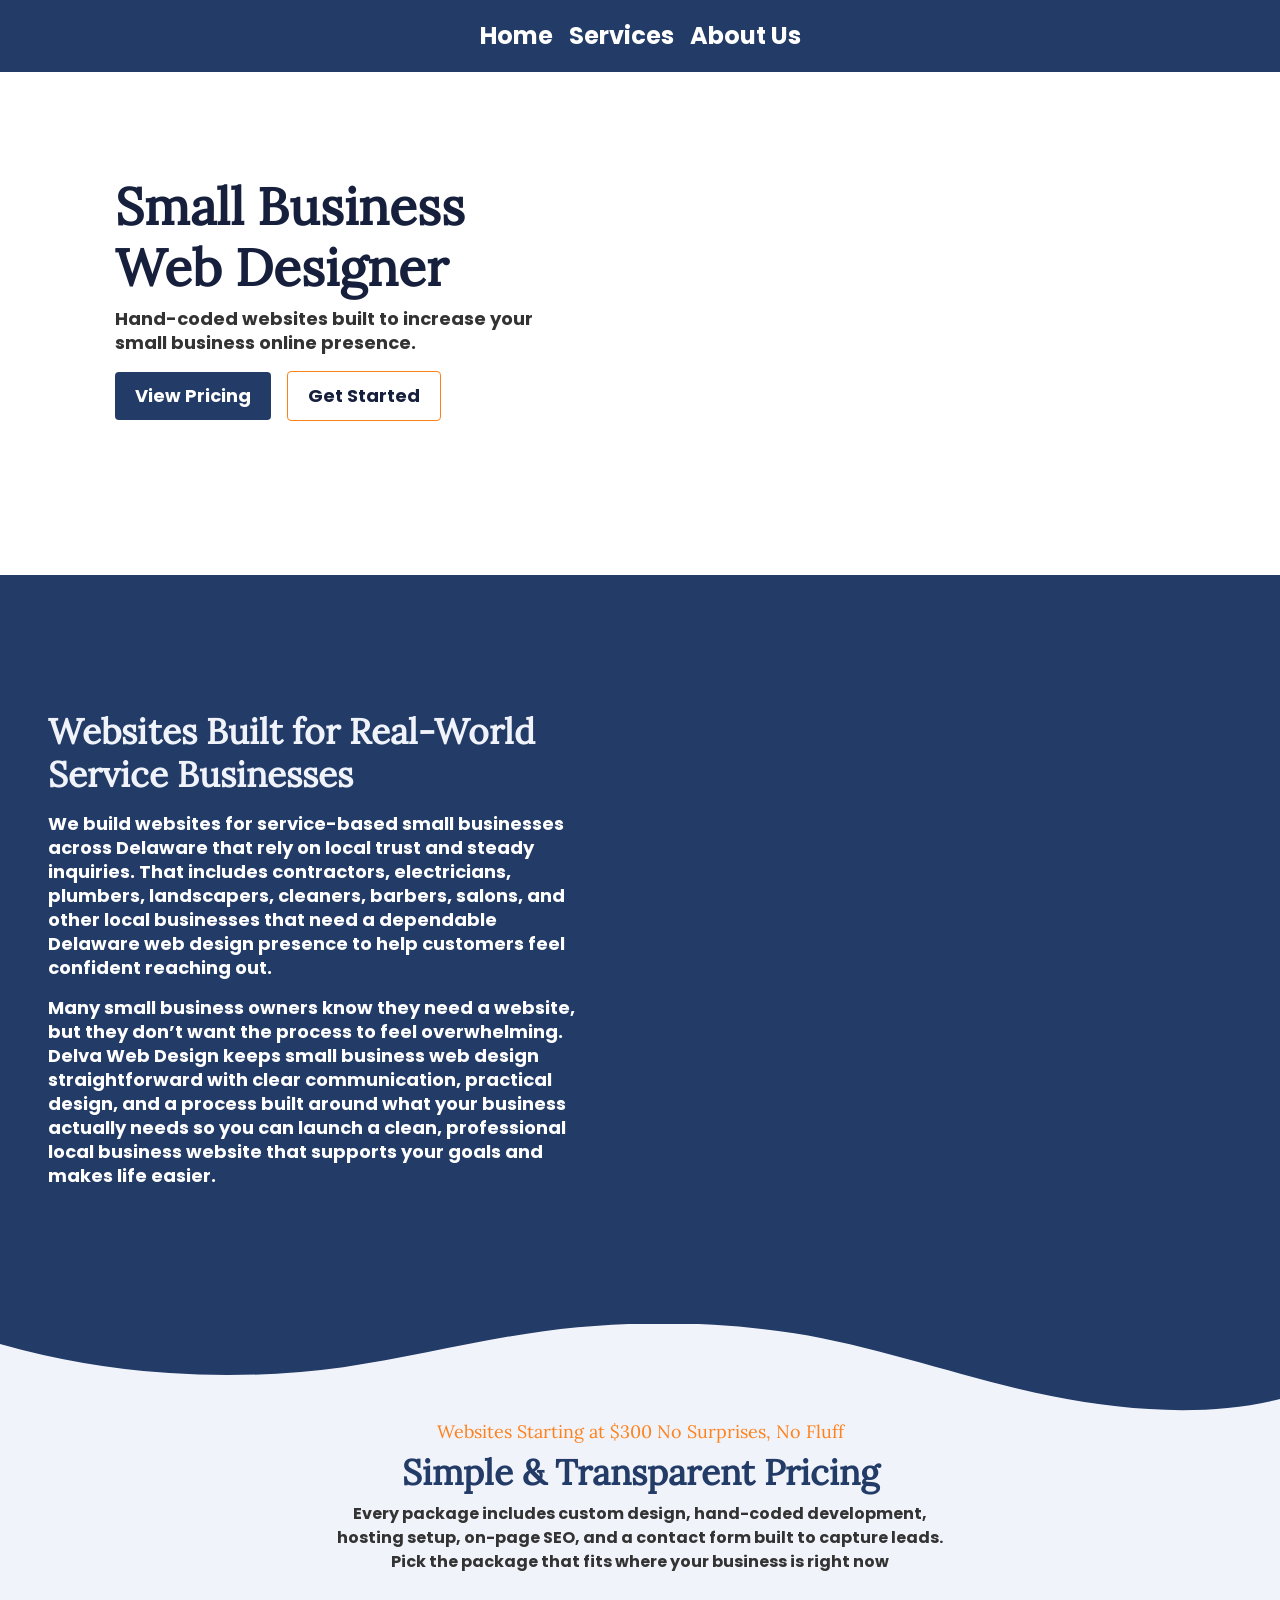
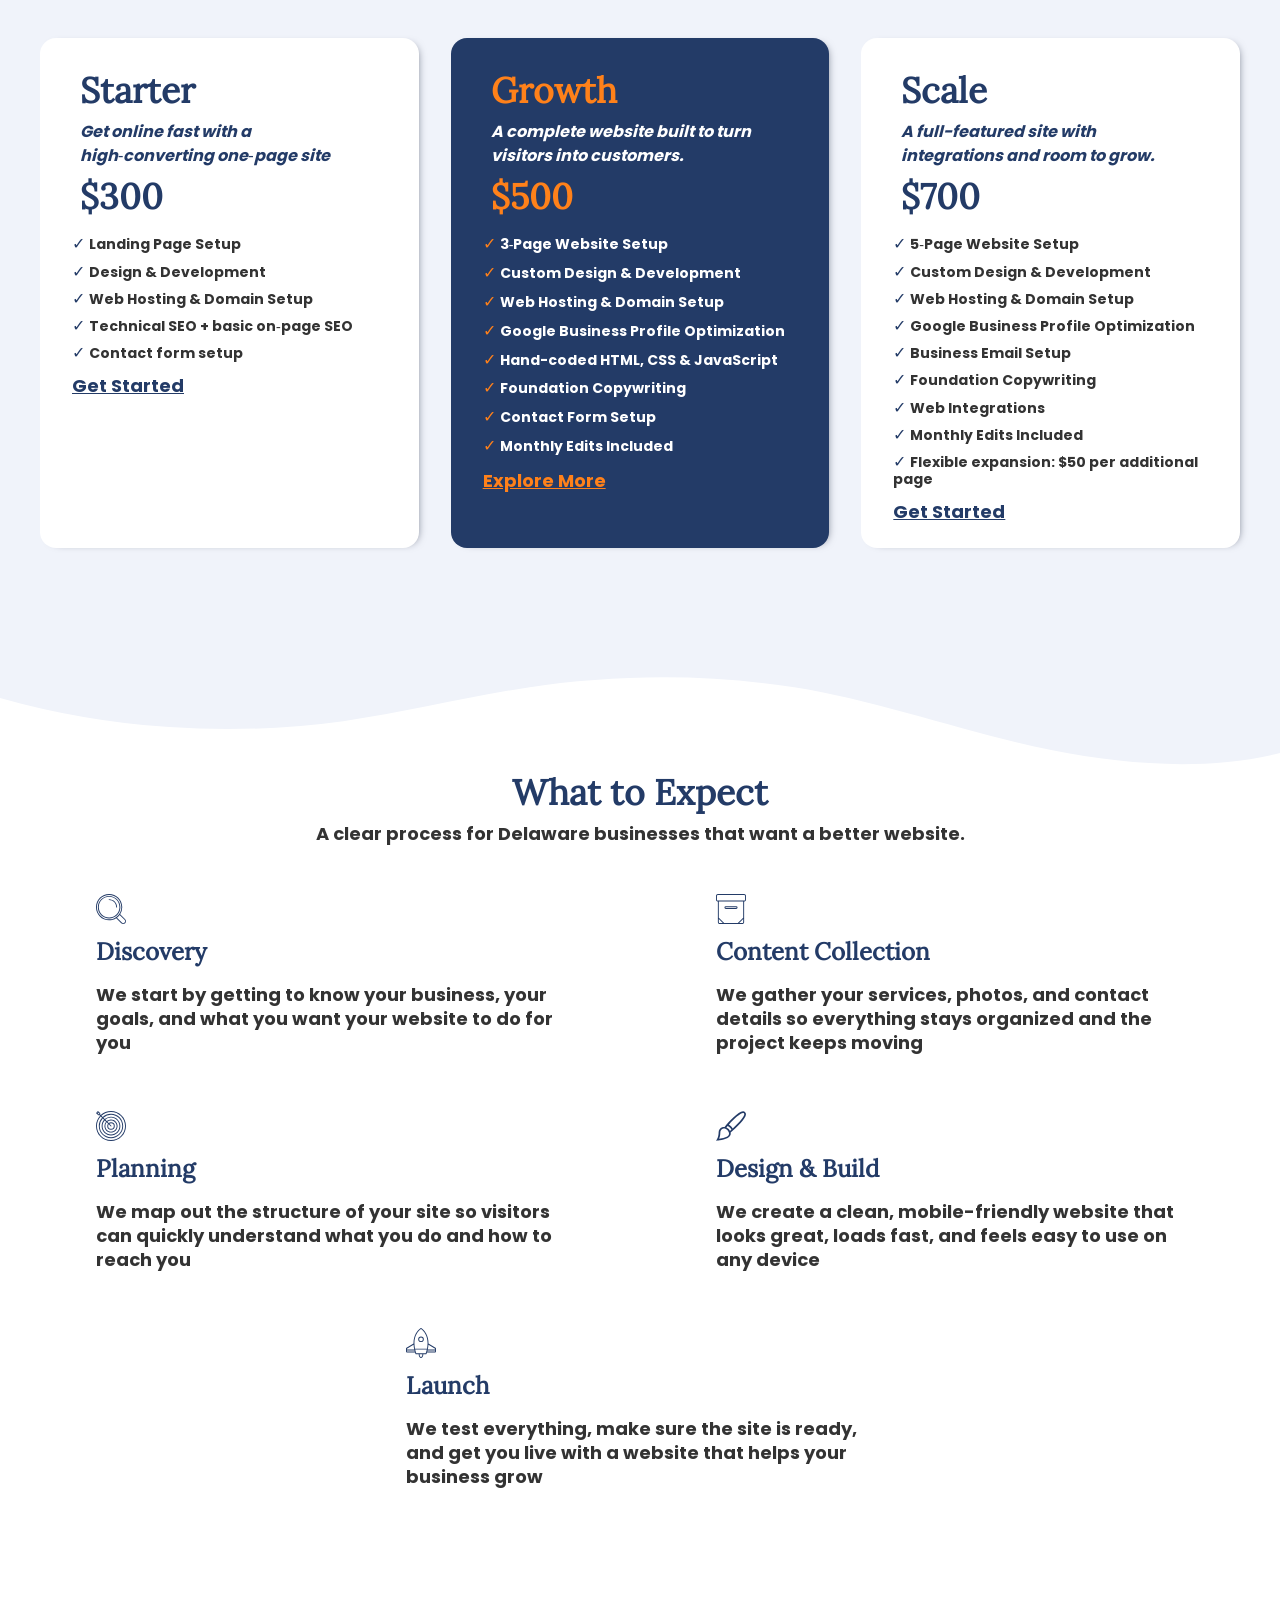
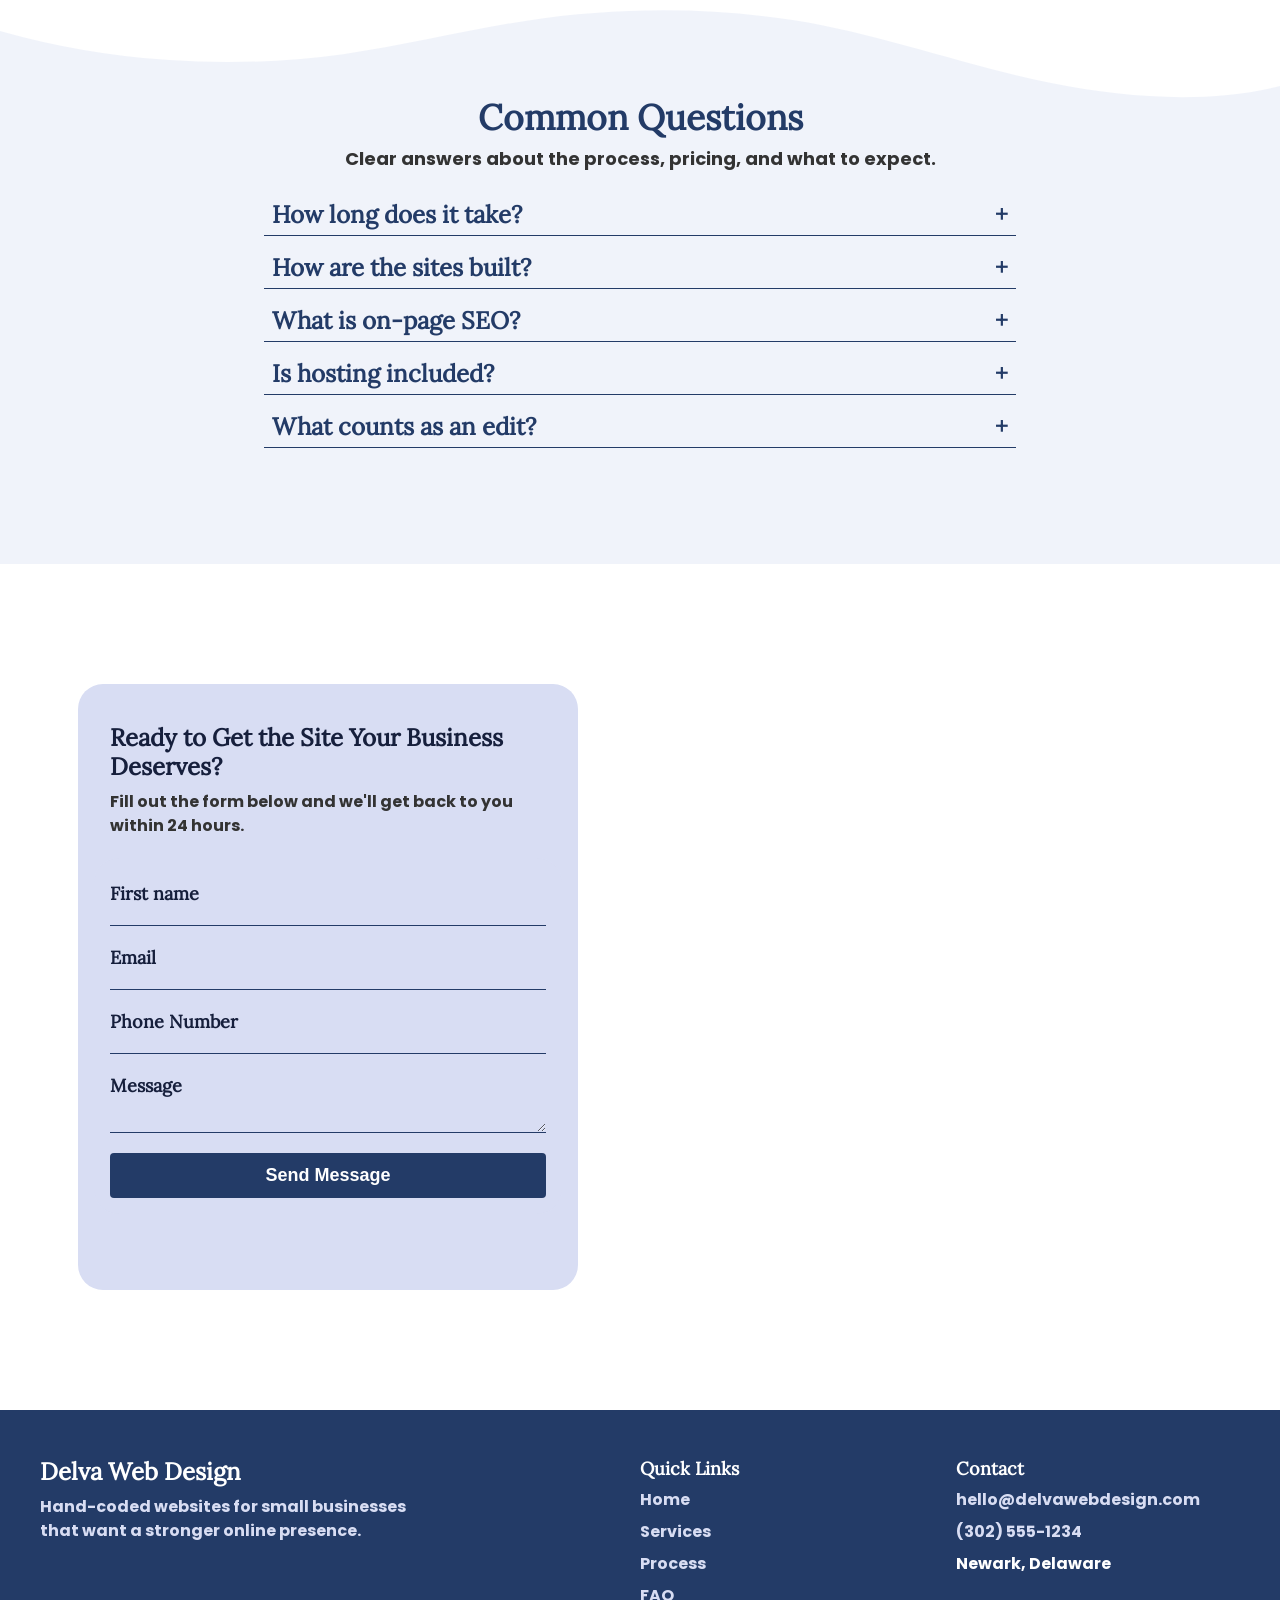
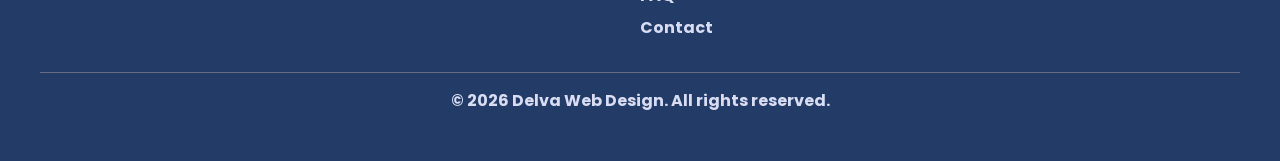
==== index.html @ 559e092f "Adding class to the img tag" ====
<!doctype html>
<html lang="en">
  <head>
    <meta charset="UTF-8" />
    <meta
      name="description"
      content="Small Business Web Designer located in Newark,Delaware"
    />
    <meta name="viewport" content="width=device-width, initial-scale=1.0" />
    <title>Delva Web Design</title>
    <link rel="stylesheet" href="main_file.css" />
    <link
      rel="preload"
      href="/Fonts/lora-v37-latin/lora-v37-latin-regular.woff2 "
      as="font"
      type="font/woff2"
      crossorigin
    />
    <link
      rel="preload"
      href="/Fonts/poppins-v24-latin/poppins-v24-latin-700.woff2 "
      as="font"
      type="font/woff2"
      crossorigin
    />
  </head>
  <body>
    <header>
      <nav>
        <button
          class="menu-toggle"
          aria-label="Toggle Menu"
          aria-expanded="false"
        >
          ☰
        </button>
        <ul class="nav-links">
          <li class="menu-links"><a href="index.html">Home</a></li>
          <li class="menu-links">
            <a href="services.html">Services</a>
          </li>
          <li class="menu-links">
            <a href="about-us.html">About Us</a>
          </li>
        </ul>
      </nav>
    </header>
    <main>
      <section id="hero">
        <div class="container-fluid-flex">
          <div class="hero-wrapper">
            <h1 class="hero-title">Small Business Web Designer</h1>
            <p class="hero-text">
              Hand-coded websites built to increase your small business online
              presence.
            </p>
            <div class="btn-group">
              <a href="#service" class="primary-btn">View Pricing</a>
              <a href="#contact" class="secondary-btn">Get Started</a>
            </div>
          </div>
          <div class="cs-picture">
                <picture>
                  <source
                    media="(max-width: 650px)"
                    srcset="assets/hero-image.webp"
                  />
                  <source
                    media="(min-width: 649px)"
                    srcset="assets/heroimagemobile.webp"
                  />
                  <img
                    src="assets/heroimagemobile.webp"
                    alt="Delva logo"
                    loading="eager"
                    decoding="async"
                    width="600"
                    height="600"
                    class="cs-picture"
                  />
                </picture>
          </div>
        </div>
      </section>
      <section id="detail" class="bg-dark">
        <div class="wave-container">
          <svg
            data-name="Layer 1"
            xmlns="http://www.w3.org/2000/svg"
            viewBox="0 0 1200 120"
            preserveAspectRatio="none"
          >
            <path
              d="M321.39,56.44c58-10.79,114.16-30.13,172-41.86,82.39-16.72,168.19-17.73,250.45-.39C823.78,31,906.67,72,985.66,92.83c70.05,18.48,146.53,26.09,214.34,3V0H0V27.35A600.21,600.21,0,0,0,321.39,56.44Z"
              class="shape-fill d-none"
            ></path>
          </svg>
        </div>
        <div class="container">
          <div class="grid-row">
            <div class="grid-item">
              <div class="wrapper-md">
                <div class="wrapper-sm">
                  <h2 class="tx-light">
                    Websites Built for Real-World Service Businesses
                  </h2>
                  <p class="tx-white">
                    We build websites for service-based small businesses across
                    Delaware that rely on local trust and steady inquiries. That
                    includes contractors, electricians, plumbers, landscapers,
                    cleaners, barbers, salons, and other local businesses that
                    need a dependable Delaware web design presence to help
                    customers feel confident reaching out.
                  </p>
                  <p class="tx-white">
                    Many small business owners know they need a website, but
                    they don’t want the process to feel overwhelming. Delva Web
                    Design keeps small business web design straightforward with
                    clear communication, practical design, and a process built
                    around what your business actually needs so you can launch a
                    clean, professional local business website that supports
                    your goals and makes life easier.
                  </p>
                </div>
              </div>
            </div>
            <div class="grid-item">
              <div class="wrapper-sm">
                <picture class="cs-picture">
                  <source
                    media="(max-width: 650px)"
                    srcset="assets/storefront.webp"
                  />
                  <source
                    media="(min-width: 649px)"
                    srcset="assets/storefrontmobile.webp"
                  />
                  <img
                    src="assets/storefront.webp"
                    alt="Delva logo"
                    loading="lazy"
                    decoding="async"
                    width="600"
                    height="600"
                    class="border-rad cs-picture"
                  />
                </picture>
              </div>
            </div>
          </div>
        </div>
      </section>
      <section id="service" class="bg-light">
        <div class="wave-container">
          <svg
            data-name="Layer 1"
            xmlns="http://www.w3.org/2000/svg"
            viewBox="0 0 1200 120"
            preserveAspectRatio="none"
          >
            <path
              d="M321.39,56.44c58-10.79,114.16-30.13,172-41.86,82.39-16.72,168.19-17.73,250.45-.39C823.78,31,906.67,72,985.66,92.83c70.05,18.48,146.53,26.09,214.34,3V0H0V27.35A600.21,600.21,0,0,0,321.39,56.44Z"
              class="shape-fill"
            ></path>
          </svg>
        </div>
        <div class="container-fluid">
          <div class="dwd-wrapper">
            <span class="dwd-topper"
              >Websites Starting at $300 No Surprises, No Fluff</span
            >
            <h2 class="dwd-title">Simple & Transparent Pricing</h2>
            <p class="dwd-text">
              Every package includes custom design, hand-coded development,
              hosting setup, on-page SEO, and a contact form built to capture
              leads. Pick the package that fits where your business is right now
            </p>
          </div>
          <div class="cardGrid">
            <div class="cardWrapper">
              <div class="dwd-card">
                <div class="wrapper-sm">
                  <h2 class="dwb-card-title">Starter</h2>
                  <i>Get online fast with a high‑converting one‑page site</i>
                  <h3 class="dwb-pricing fs-lg">$300</h3>
                </div>
                <ul>
                  <li>Landing Page Setup</li>
                  <li>Design & Development</li>
                  <li>Web Hosting & Domain Setup</li>
                  <li>Technical SEO + basic on‑page SEO</li>
                  <li>Contact form setup</li>
                </ul>
                <a href="#contact" class="link-btn">Get Started</a>
              </div>
              <div class="dwd-card-feature">
                <div class="wrapper-sm">
                  <h2 class="dwb-card-title">Growth</h2>
                  <i class="fs-small"
                    >A complete website built to turn visitors into
                    customers.</i
                  >
                  <h3 class="dwb-pricing">$500</h3>
                </div>
                <ul>
                  <li>3‑Page Website Setup</li>
                  <li>Custom Design & Development</li>
                  <li>Web Hosting & Domain Setup</li>
                  <li>Google Business Profile Optimization</li>
                  <li>Hand-coded HTML, CSS & JavaScript</li>
                  <li>Foundation Copywriting</li>
                  <li>Contact Form Setup</li>
                  <li>Monthly Edits Included</li>
                </ul>
                <a href="#contact" class="link-btn">Explore More</a>
              </div>
              <div class="dwd-card">
                <div class="wrapper-sm">
                  <h2 class="dwb-card-title">Scale</h2>
                  <i class="fs-small"
                    >A full-featured site with integrations and room to grow.</i
                  >

                  <h3 class="dwb-pricing">$700</h3>
                </div>
                <ul>
                  <li>5‑Page Website Setup</li>
                  <li>Custom Design & Development</li>
                  <li>Web Hosting & Domain Setup</li>
                  <li>Google Business Profile Optimization</li>
                  <li>Business Email Setup</li>
                  <li>Foundation Copywriting</li>
                  <li>Web Integrations</li>
                  <li>Monthly Edits Included</li>
                  <li>Flexible expansion: $50 per additional page</li>
                </ul>
                <a href="#contact" class="link-btn">Get Started</a>
              </div>
            </div>
          </div>
        </div>
      </section>
      <section id="process">
        <div class="custom-shape-divider-top-primary">
          <svg
            data-name="Layer 1"
            xmlns="http://www.w3.org/2000/svg"
            viewBox="0 0 1200 120"
            preserveAspectRatio="none"
          >
            <path
              d="M321.39,56.44c58-10.79,114.16-30.13,172-41.86,82.39-16.72,168.19-17.73,250.45-.39C823.78,31,906.67,72,985.66,92.83c70.05,18.48,146.53,26.09,214.34,3V0H0V27.35A600.21,600.21,0,0,0,321.39,56.44Z"
              class="shape-fill"
            ></path>
          </svg>
        </div>
        <div class="container-fluid">
          <div class="wrapper-sm flex_centerbox">
            <h3 class="fs-large">What to Expect</h3>
            <p class="center">
              A clear process for Delaware businesses that want a better
              website.
            </p>
          </div>
          <div class="wrapper-md-flex">
            <div class="dwd-item">
              <svg
                xmlns="http://www.w3.org/2000/svg"
                class="shape-fill"
                xml:space="preserve"
                width="30px"
                height="30px"
                viewBox="0 0 64 64"
              >
                <g>
                  <path
                    class="shape-fill"
                    d="M62.242 53.757 51.578 43.093A27.86 27.86 0 0 0 56 28C56 12.536 43.464 0 28 0S0 12.536 0 28s12.536 28 28 28c5.56 0 10.736-1.627 15.093-4.422l10.664 10.664c2.344 2.344 6.142 2.344 8.485 0s2.344-6.141 0-8.485M28 54C13.641 54 2 42.359 2 28S13.641 2 28 2s26 11.641 26 26-11.641 26-26 26m32.828 6.828a4 4 0 0 1-5.656 0L44.769 50.425a28.2 28.2 0 0 0 5.657-5.656l10.402 10.402a4 4 0 0 1 0 5.657"
                  />
                  <path
                    d="M28 4C14.745 4 4 14.745 4 28s10.745 24 24 24 24-10.745 24-24S41.255 4 28 4m0 46C15.85 50 6 40.15 6 28S15.85 6 28 6s22 9.85 22 22-9.85 22-22 22"
                  />
                  <path
                    d="M28 11a1 1 0 1 0 0 2c8.284 0 15 6.716 15 15a1 1 0 1 0 2 0c0-9.389-7.611-17-17-17"
                  />
                </g>
              </svg>
              <h3>Discovery</h3>

              <p>
                We start by getting to know your business, your goals, and what
                you want your website to do for you
              </p>
            </div>
            <div class="dwd-item">
              <svg
                xmlns="http://www.w3.org/2000/svg"
                xml:space="preserve"
                width="30px"
                height="30px"
                viewBox="0 0 64 64"
              >
                <g>
                  <path
                    class="shape-fill"
                    d="M60 0H4C1.789 0 0 1.789 0 4v8c0 2.211 1.789 4 4 4v44c0 2.211 1.789 4 4 4h48c2.211 0 4-1.789 4-4V16c2.211 0 4-1.789 4-4V4c0-2.211-1.789-4-4-4m-2 50.587L46.586 62H17.414L6 50.587V16h52zM6 60v-6.586L14.586 62H8a2 2 0 0 1-2-2m50 2h-6.586L58 53.414V60a2 2 0 0 1-2 2m6-50a2 2 0 0 1-2 2H4a2 2 0 0 1-2-2V4a2 2 0 0 1 2-2h56a2 2 0 0 1 2 2z"
                  />
                  <path
                    class="shape-fill"
                    d="M21 32h22a3 3 0 0 0 0-6H21a3 3 0 0 0 0 6m0-4h22a1 1 0 1 1 0 2H21a1 1 0 1 1 0-2"
                  />
                </g>
              </svg>
              <h3>Content Collection</h3>
              <p>
                We gather your services, photos, and contact details so
                everything stays organized and the project keeps moving
              </p>
            </div>
            <div class="dwd-item">
              <svg
                xmlns="http://www.w3.org/2000/svg"
                xml:space="preserve"
                width="30px"
                height="30px"
                viewBox="0 0 64 64"
              >
                <path
                  class="shape-fill"
                  d="M32 0c-8.477 0-16.178 3.302-21.903 8.683L9 7.586V5a1 1 0 0 0-.124-.457.43.43 0 0 0-.129-.211L4.708.293h-.001A1 1 0 0 0 3 1v2H1a1 1 0 0 0-.707 1.707v.001l3.999 3.998.002.002.04.04c.08.08.147.115.21.129A1 1 0 0 0 5 9h2.586l1.097 1.097C3.302 15.822 0 23.523 0 32c0 17.673 14.327 32 32 32s32-14.327 32-32S49.673 0 32 0M7 7H5.415L3.418 5.004 5 5l.012-1.574L7 5.414zm25 55C15.432 62 2 48.568 2 32c0-7.924 3.078-15.127 8.097-20.489l2.828 2.828A25.9 25.9 0 0 0 6 32c0 14.359 11.641 26 26 26s26-11.641 26-26S46.359 6 32 6a25.9 25.9 0 0 0-17.661 6.925l-2.828-2.828C16.874 5.078 24.075 2 32 2c16.568 0 30 13.432 30 30S48.568 62 32 62M17.185 18.599C13.973 22.146 12 26.837 12 32c0 11.046 8.954 20 20 20s20-8.954 20-20-8.954-20-20-20c-5.163 0-9.854 1.973-13.401 5.185l-2.846-2.845A23.9 23.9 0 0 1 32 8c13.255 0 24 10.745 24 24S45.255 56 32 56 8 45.255 8 32a23.9 23.9 0 0 1 6.339-16.246zm4.242 4.242A13.94 13.94 0 0 0 18 32c0 7.732 6.268 14 14 14s14-6.268 14-14-6.268-14-14-14a13.94 13.94 0 0 0-9.159 3.427l-2.828-2.828C23.197 15.748 27.39 14 32 14c9.941 0 18 8.059 18 18s-8.059 18-18 18-18-8.059-18-18c0-4.61 1.748-8.803 4.599-11.987zm4.259 4.259A7.96 7.96 0 0 0 24 32a8 8 0 1 0 8-8 7.96 7.96 0 0 0-4.9 1.686l-2.844-2.844A11.94 11.94 0 0 1 32 20c6.627 0 12 5.373 12 12s-5.373 12-12 12-12-5.373-12-12c0-2.953 1.072-5.653 2.842-7.744zm5.607 5.607a.999.999 0 1 0 1.414-1.414l-4.18-4.18A5.97 5.97 0 0 1 32 26a6 6 0 0 1 0 12 6 6 0 0 1-6-6 5.97 5.97 0 0 1 1.113-3.473z"
                />
              </svg>
              <h3>Planning</h3>
              <p>
                We map out the structure of your site so visitors can quickly
                understand what you do and how to reach you
              </p>
            </div>
            <div class="dwd-item">
              <svg
                xmlns="http://www.w3.org/2000/svg"
                width="30px"
                height="30px"
                viewBox="0 0 1920 1920"
              >
                <path
                  fill-rule="evenodd"
                  class="shape-fill"
                  d="M517.257 1127.343c72.733 0 148.871 36.586 221.274 107.45 87.455 110.418 114.922 204.135 81.632 278.296-72.733 162.274-412.664 234.897-618.666 259.178 34.609-82.62 75.15-216.88 75.15-394.645 0-97.123 66.47-195.455 157.88-233.689 26.698-11.097 54.494-16.59 82.73-16.59m229.404-167.109c54.055 28.895 106.462 65.371 155.133 113.494l13.844 15.6c28.016 35.378 50.649 69.987 70.425 104.155-29.554 26.259-59.878 52.737-90.75 79.545-18.898-35.488-43.069-71.964-72.843-109.319l-4.285-4.834c-48.342-47.683-99.43-83.39-151.727-107.011 26.368-30.653 53.066-61.196 80.203-91.63m1046.49-803.133c7.801 7.8 18.129 21.754 16.92 52.187-6.043 155.683-284.338 494.405-740.509 909.266-19.995-32.302-41.969-64.822-67.788-97.453l-22.523-25.27c-49.22-48.671-101.408-88.883-156.012-121.074 350.588-385.855 728.203-734.356 910.254-741.828 30.983-.109 44.497 9.01 59.658 24.172m126.678 56.472c2.087-53.615-14.832-99.98-56.142-141.29-34.28-34.279-81.962-51.198-134.588-49.11-304.554 12.414-912.232 683.377-1179.54 996.17-53.616-5.383-106.682 2.088-157.441 23.402-132.61 55.263-225.339 193.038-225.339 334.877 0 268.517-103.935 425.737-104.923 427.275L0 1896.747l110.307-6.153c69.217-3.735 681.29-45.375 810.165-332.46 24.39-54.604 29.225-113.163 15.93-175.239 374.32-321.802 972.11-879.71 983.427-1169.322"
                />
              </svg>
              <h3>Design & Build</h3>
              <p>
                We create a clean, mobile-friendly website that looks great,
                loads fast, and feels easy to use on any device
              </p>
            </div>
            <div class="dwd-item">
              <svg
                xmlns="http://www.w3.org/2000/svg"
                xml:space="preserve"
                width="30px"
                height="30px"
                viewBox="0 0 64 64"
              >
                <g>
                  <path
                    class="shape-fill"
                    d="m63.029 42.285-15.054-9.032-.001.013c.01-.422.026-.839.026-1.266C48 15.974 40.308 5.135 33.109.336a2 2 0 0 0-2.218 0C23.692 5.135 16 15.974 16 32c0 .427.016.844.025 1.266l-.001-.013L.971 42.285A2 2 0 0 0 0 44v6a2 2 0 0 0 2 2h17.188c.516 1.627.904 2.617.954 2.742A2 2 0 0 0 22 56h5c0 4.785 2.585 8 5 8 2.396 0 4.961-3.166 5-7.891q.003-.054.003-.109H42a2 2 0 0 0 1.857-1.258c.05-.125.438-1.115.954-2.742H62a2 2 0 0 0 2-2v-6c0-.703-.368-1.354-.971-1.715M32 2c6 4 14 14 14 30 0 4.401-.539 8.531-1.221 12H19.221C18.539 40.531 18 36.401 18 32c0-16 8-26 14-30M2 44l14.117-8.471A68 68 0 0 0 17.589 46H2zm0 6v-2h16.059c.182.728.362 1.396.54 2.022L18.592 50zm30 12c-1 0-3-2-3-6h6c0 4-2 6-3 6m10-8H22s-1.254-3.136-2.357-8h24.715C43.254 50.864 42 54 42 54m20-4H45.408l-.007.022c.178-.626.358-1.295.54-2.022H62zm0-4H46.411a68 68 0 0 0 1.472-10.471L62 44z"
                  />
                  <path
                    class="shape-fill"
                    d="M32 30a6 6 0 0 0 0-12 6 6 0 0 0 0 12m0-10a4 4 0 1 1 0 8 4 4 0 0 1 0-8"
                  />
                </g>
              </svg>
              <h3>Launch</h3>
              <p>
                We test everything, make sure the site is ready, and get you
                live with a website that helps your business grow
              </p>
            </div>
          </div>
        </div>
      </section>
      <section id="faq" class="bg-light">
        <div class="custom-shape-divider-top-light">
          <svg
            data-name="Layer 1"
            xmlns="http://www.w3.org/2000/svg"
            viewBox="0 0 1200 120"
            preserveAspectRatio="none"
          >
            <path
              d="M321.39,56.44c58-10.79,114.16-30.13,172-41.86,82.39-16.72,168.19-17.73,250.45-.39C823.78,31,906.67,72,985.66,92.83c70.05,18.48,146.53,26.09,214.34,3V0H0V27.35A600.21,600.21,0,0,0,321.39,56.44Z"
              class="shape-fill"
            ></path>
          </svg>
        </div>
        <div class="flex_centerbox">
          <h4 class="fs-large">Common Questions</h4>
          <p class="center">
            Clear answers about the process, pricing, and what to expect.
          </p>
        </div>
        <div class="accordion-wrapper">
          <details name="exclusive">
            <summary>How long does it take?</summary>
            <div class="details-wrapper">
              <p>
                Most sites are live within 7 business days after discovery is
                complete and content is received. We'll always give you a clear
                timeline before we start.
              </p>
            </div>
          </details>
          <details name="exclusive">
            <summary>How are the sites built?</summary>
            <div class="details-wrapper">
              <p>
                Every site is 100% hand-coded with HTML, CSS, and JavaScript.
                That means faster load times, cleaner structure, and no
                dependency on plugins or platforms that break.
              </p>
            </div>
          </details>
          <details name="exclusive">
            <summary>What is on-page SEO?</summary>
            <div class="details-wrapper">
              <p>
                It's the foundation that helps search engines understand your
                business — page titles, headings, meta descriptions, and
                structure. Without it, your site is invisible. With it, local
                customers can actually find you.
              </p>
            </div>
          </details>
          <details name="exclusive">
            <summary>Is hosting included?</summary>
            <div class="details-wrapper">
              <p>
                Yes. Hosting and domain setup are included in every package. We
                handle the technical setup so you don't have to think about it.
              </p>
            </div>
          </details>
          <details name="exclusive">
            <summary>What counts as an edit?</summary>
            <div class="details-wrapper">
              <p>
                Edits include text changes, image swaps, contact info updates,
                button fixes, and minor section adjustments. New pages,
                redesigns, and custom features are quoted separately.
              </p>
            </div>
          </details>
        </div>
      </section>
      <section id="contact">
        <div class="container-md">
          <div class="wrapper-md-flex">
            <div class="form-wrapper">
              <div class="form-text-wrapper">
                <h3 class="fw-bold tx-primary">
                  Ready to Get the Site Your Business Deserves?
                </h3>
                <p>
                  Fill out the form below and we'll get back to you within 24
                  hours.
                </p>
              </div>
              <form
                class="form-wrapper"
                action="#"
                method="POST"
                data-netlify="true"
              >
                <label for="name"> First name</label>
                <input type="text" id="name" name="name" />
                <label for="email">Email</label>
                <input type="email" id="email" name="email" />
                <label for="phone">Phone Number </label>
                <input type="tel" id="phone" name="phone" />
                <label for="msg">Message</label>
                <textarea id="msg" name="msg" rows="2"></textarea>
                <button class="primary-btn" type="submit">Send Message</button>
              </form>
            </div>
            <picture class="cs-picture">
              <source
                media="(max-width: 650px)"
                srcset="assets/Delvalogo.webp"
              />
              <source
                media="(min-width: 649px)"
                srcset="assets/delvamlogo.webp"
              />
              <img
                src="assets/delvamlogo.webp"
                alt="Delva logo"
                loading="lazy"
                decoding="async"
                width="600"
                height="600"
                class="border-rad"
              />
            </picture>
          </div>
        </div>
      </section>
      <footer class="site-footer">
        <div class="container">
          <div class="footer-wrapper">
            <div class="footer-brand">
              <h3 class="footer-title">Delva Web Design</h3>
              <p class="footer-text">
                Hand-coded websites for small businesses that want a stronger
                online presence.
              </p>
            </div>

            <div class="footer-nav">
              <h4 class="footer-heading">Quick Links</h4>
              <ul class="footer-links">
                <li><a href="index.html">Home</a></li>
                <li><a href="#service">Services</a></li>
                <li><a href="#process">Process</a></li>
                <li><a href="#faq">FAQ</a></li>
                <li><a href="#contact">Contact</a></li>
              </ul>
            </div>

            <div class="footer-contact">
              <h4 class="footer-heading">Contact</h4>
              <ul class="footer-links">
                <li>
                  <a href="mailto:hello@delvawebdesign.com"
                    >hello@delvawebdesign.com</a
                  >
                </li>
                <li><a href="tel:13025551234">(302) 555-1234</a></li>
                <li>Newark, Delaware</li>
              </ul>
            </div>
          </div>

          <div class="footer-bottom">
            <p>&copy; 2026 Delva Web Design. All rights reserved.</p>
          </div>
        </div>
      </footer>
    </main>
  </body>
  <script defer src="index.js"></script>
</html>
---- main_file.css ----
/* poppins-regular - latin */
@font-face {
  font-family: "Poppins";
  font-style: normal;
  font-weight: 700;
  src: url("assets/poppins-v24-latin-700.woff2") format("woff2"); /* Chrome 36+, Opera 23+, Firefox 39+, Safari 12+, iOS 10+ */
}
/* lora-regular - latin */
@font-face {
  font-family: "Lora";
  font-style: normal;
  font-weight: 400;
  src: url("assets/lora-v37-latin-regular.woff2") format("woff2"); /* Chrome 36+, Opera 23+, Firefox 39+, Safari 12+, iOS 10+ */
}
:root {
  --color-primary: hsl(226 47% 16%);
  --color-darkest: hsl(219 49% 27%);
  --color-dark: hsl(226 10% 45%);
  --color-medium: hsl(231 20% 61%);
  --color-light: hsl(229 51% 90%);
  --color-lightest: hsl(223 49% 96%);
  --color-white: hsl(0 0% 100%);
  --color-accent: hsl(27 100% 55%);
  --space-0: 0;
  --space-1: 0.25rem; /* 4px */
  --space-2: 0.5rem; /* 8px */
  --space-3: 0.75rem; /* 12px */
  --space-4: 1rem; /* 16px */
  --space-5: 1.25rem; /* 20px */
  --space-6: 1.5rem; /* 24px */
  --space-8: 2rem; /* 32px */
  --space-12: 3rem; /* 48px */
  --space-20: 5rem; /* 80px */

  /* Font Sizes — fluid clamp() scale */
  --font-family: "Poppins";
  --ff-header: "Lora";
  --fs-xsmall: clamp(0.475rem, 0.4rem + 0.25vw, 0.85rem);
  --fs-small: clamp(0.875rem, 0.8rem + 0.35vw, 1rem); /* 14px → 16px */
  --fs-base: clamp(1rem, 0.95rem + 0.25vw, 1.125rem); /* 16px → 18px */
  --fs-medium: clamp(1.125rem, 1rem + 0.75vw, 1.5rem); /* 18px → 24px */
  --fs-large: clamp(1.5rem, 1.2rem + 1.25vw, 2.25rem); /* 24px → 36px */
  --fs-xlarge: clamp(2rem, 1.2rem + 2.5vw, 3.5rem); /* 32px → 56px */
  --fw-bold: 700;
  --fw-vbold: 800; /* Font Sizes — fluid clamp() scale */

  --shadow-sm:
    0 2px 4px hsl(var(--color-dark) / 0.12),
    0 1px 2px hsl(var(--color-dark) / 0.08);
  --shadow-md:
    0 8px 16px hsl(var(--color-dark) / 0.12),
    0 2px 6px hsl(var(--color-dark) / 0.08);
  --shadow-lg:
    0 16px 32px hsl(var(--color-dark)/0.14),
    0 4px 12px hsl(var(--color-dark) / 0.1);

  interpolate-size: allow-keywords;
}

* {
  margin: 0;
  padding: 0;
  scrollbar-width: thin;
  scrollbar-color: var(--color-darkest) var(--color-lightest);
  box-sizing: border-box;
}
html {
  scroll-behavior: smooth;
}

body {
  margin: 0 auto;
  font-family: var(--font-family);
  font-size: var(--fs-base);
  line-height: 1.5rem;
  color: #333;
  height: 100svh;
  scrollbar-gutter: stable;
}

:is(h1, h2, h3, h4, h5, h6) {
  font-family: var(--ff-header);
  line-height: 1.2;
  color: var(--color-darkest);
  padding: var(--space-2) 0;
}

h1 {
  font-size: var(--fs-xlarge); /* 32px → 56px */
  font-weight: var(--fw-vbold);
}
h2 {
  font-size: var(--fs-large); /* 24px → 36px */
  font-weight: var(--fw-vbold);
}

h3 {
  font-size: var(--fs-medium); /* 18px → 24px */
  font-weight: var(--fw-bold);
}

h4 {
  font-size: var(--fs-base); /* 16px → 18px */
  font-weight: var(--fw-bold);
}

h5,
h6 {
  font-size: var(--fs-small); /* 14px → 16px */
  font-weight: var(--fw-bold);
}
/* Headings — fluid scale per level */

.shadow-sm {
  box-shadow: var(--shadow-sm);
}
.shadow-md {
  box-shadow: var(--shadow-md);
}
.shadow-lg {
  box-shadow: var(--shadow-lg);
}

/* Lists without bullets when used as UI */
ul,
ol {
  list-style: none;
}
section {
  padding: var(--space-20) var(--space-4);
  position: relative;
  @media (width <= 769px) {
    padding: var(--space-12) var(--space-3);
  }
}

/*Nav Menu*/
nav {
  box-shadow: var(--shadow-md);
  background-color: var(--color-darkest);
}

ul.nav-links {
  display: flex;
  justify-content: center;
  gap: var(--space-4);
  padding: var(--space-6) 0;
}

li.menu-links {
  font-size: var(--space-6);
  margin: 0;
  color: var(--color-darkest);
  a {
    text-decoration: none;
    color: var(--color-white);
  }
}

.nav-links a:hover {
  color: var(--color-accent);
}

.menu-toggle {
  display: none;
  background: none;
  border: none;
  color: white;
  font-size: 1.8rem;
  cursor: pointer;
}

/* Mobile */
@media (width <=769px) {
  .menu-toggle {
    display: block;
    padding: var(--space-6);
    margin-left: auto;
  }

  ul.nav-links {
    display: none;
    overflow: hidden;
    opacity: 0;
    visibility: hidden;
    transform: translateY(-10px);
    pointer-events: none;
  }

  .nav-links.show {
    display: flex;
    flex-direction: column;
    gap: 1rem;
    background-color: var(--clr-primary);
    padding: var(--space-6);
    opacity: 1;
    visibility: visible;
    transform: translateY(0);
    pointer-events: auto;
  }
}

/*Nav Menu*/

#hero-228 {
  background: url("/assets/images/hero.jpg");
  background-size: cover;
  background-position: center;
  background-repeat: no-repeat;
  background-attachment: fixed;
}
/*Button Classes*/
.primary-btn {
  background-color: var(--color-darkest);
  color: var(--color-white);
  padding: var(--space-3) var(--space-5);
  border: none;
  border-radius: var(--space-1);
  font-size: var(--fs-base);
  font-weight: var(--fw-bold);
  cursor: pointer;
  transition: background-color 0.3s ease;
  text-decoration: none;
}

.primary-btn:hover {
  background-color: transparent;
  color: var(--color-primary);
  border: 1px solid var(--color-primary);
  border-radius: var(--space-1);
}

.secondary-btn {
  background-color: transparent;
  color: var(--color-primary);
  padding: var(--space-3) var(--space-5);
  border: 1px solid var(--color-accent);
  border-radius: var(--space-1);
  font-size: var(--fs-base);
  font-weight: var(--fw-bold);
  cursor: pointer;
  transition: background-color 0.3s ease;
  text-decoration: none;
}

.secondary-btn:hover {
  background-color: var(--color-primary);
  color: var(--color-white);
}

.link-btn {
  background-color: transparent;
  color: var(--color-primary);
  border: none;
  font-size: var(--fs-base);
  font-weight: var(--fw-bold);
  cursor: pointer;
  transition: color 0.3s ease;
  text-decoration: underline;
}

.btn-group {
  margin-top: var(--space-4);
  display: flex;
  align-items: center;
  gap: var(--space-4);
}
/*Button Classes*/

/*Flex Classes*/
.flex_centerbox {
  display: flex;
  justify-content: center;
  align-items: center;
  flex-direction: column;
}

.flex {
  display: flex;
  justify-content: center;
}

.flex-row {
  display: flex;
  justify-content: center;
  flex-direction: row wrap;
}
/*Flex Classes*/

/*Grid Classes*/
.grid-row {
  display: grid;
  grid-template-columns: 2fr 1fr;
  gap: var(--space-6);
  align-items: center;
  @media (width <=769px) {
    grid-template-columns: 1fr;
  }
  .grid-item {
    max-width: 650px;
    width: 100%;
  }
  p {
    padding: var(--space-2) 0;
  }
}
/*Grid Classes*/
/*Wrapper Classes*/
.wrapper-center {
  margin: 0 auto;
  padding: var(--space-4);
  display: flex;
  align-items: center;
  flex-direction: column;
}

.wrapper {
  margin: 0 auto;
  padding: var(--space-6);
  display: flex;
  flex-direction: column;
}
.wrapper-sm {
  padding: var(--space-2) 0;
  margin: 0 var(--space-2);
}

.wrapper-md {
  padding: var(--space-6) 0;
  margin: var(--space-4) 0;
}

.wrapper-md-flex {
  padding: var(--space-6) 0;
  margin: 0 var(--space-4);
  display: flex;
  flex-flow: row wrap;
  place-content: center;
  gap: var(--space-6);
  @media (width <=769px) {
    display: flex;
    flex-direction: column;
  }
}

.hero-wrapper {
  max-width: 450px;
  width: 100%;
  padding: var(--space-4);
  h1.hero-title {
    color: var(--color-primary);
  }
}

.dwd-wrapper {
  margin: 0 auto;
  padding: var(--space-4);
  display: flex;
  align-items: center;
  flex-direction: column;
  max-width: 650px;
  text-align: center;
  span.dwd-topper {
    color: var(--color-accent);
    font-family: var(--ff-header);
    font-size: var(--fs-base);
  }
  p.dwd-text {
    margin: 0 auto;
    font-size: var(--fs-small);
  }
}

/*Wrapper Classes*/

/*Container Classes*/
.container {
  max-width: 1200px;
  margin: 0 auto;
}
.container-md {
  padding: var(--space-4) 0;
}

.container-fluid {
  max-width: 1400px;
  margin: 0 auto;
}

.container-fluid-flex {
  max-width: 1400px;
  margin: 0 auto;
  display: flex;
  justify-content: center;
  gap: var(--space-8);
  @media (width <=769px) {
    display: flex;
    flex-direction: column;
  }
}

.cardGrid {
  container-type: inline-size;
  container-name: cardGrid;
}
.cardWrapper {
  display: grid;
  grid-template-columns: 1fr 1fr 1fr;
  gap: var(--space-8);
  margin: var(--space-6) 0;
  padding: var(--space-6);
  @container (width <=769px) {
    grid-template-columns: 1fr;
    padding: 0 var(--space-3);
    gap: var(--space-8);
    margin: var(--space-3) 0;
    place-items: center;
  }
}

/*Container Classes*/

/*Font Sizes*/
.fs-small {
  font-size: var(--fs-small);
}
.fs-medium {
  font-size: var(--fs-base);
}

.fs-large {
  font-size: var(--fs-large);
}

.center {
  text-align: center;
}

.d-none {
  display: none;
}
/*Font Sizes*/

/*Color Classes*/
.bg-light {
  background-color: var(--color-lightest);
}

.bg-dark {
  background-color: var(--color-darkest);
}
.tx-primary {
  color: var(--color-primary);
}

.tx-white {
  color: var(--color-white);
}

.tx-light {
  color: var(--color-lightest);
}
/*Color Classes*/

/*Card Classes*/
.dwd-card {
  background-color: var(--color-white);
  border-radius: var(--space-4);
  padding: var(--space-6) var(--space-8);
  box-shadow: 4.5px 1px 8.5px -6px var(--color-dark);
  max-width: 450px;
  width: 100%;
  font-size: var(--fs-small);
  display: flex;
  flex-direction: column;
  h2.dwb-card-title {
    font-size: var(--fs-large);
    font-weight: var(--fw-vbold);
    margin-bottom: var(--space-2);
    color: var(--color-darkest);
    padding: 0;
  }
  h3.dwb-pricing {
    font-size: var(--fs-large);
    font-weight: var(--fw-bold);
    color: var(--color-darkest);
  }

  i {
    color: var(--color-darkest);
  }

  li {
    margin-bottom: var(--space-2);
    padding: 0;
    font-size: 14px;
    line-height: 1.2;
  }
  li::before {
    font-size: 16px;
    content: "✓\FE0E ";
    color: var(--color-darkest);
    margin-right: var(--space-1);
  }
  .link-btn {
    color: var(--color-darkest);
    margin-top: var(--space-1);
  }
}

.dwd-card-feature {
  background-color: var(--color-darkest);
  color: var(--color-white);
  border-radius: var(--space-4);
  padding: var(--space-6) var(--space-8);
  box-shadow: 4.5px 1px 8.5px -6px var(--color-dark);
  max-width: 450px;
  width: 100%;
  font-size: var(--fs-small);
  display: flex;
  flex-direction: column;
  h2.dwb-card-title {
    font-size: var(--fs-large);
    font-weight: var(--fw-vbold);
    margin-bottom: var(--space-2);
    color: var(--color-accent);
    padding: 0;
  }
  h3.dwb-pricing {
    font-size: var(--fs-large);
    font-weight: var(--fw-bold);
    color: var(--color-accent);
  }

  li {
    margin-bottom: var(--space-2);
    padding: 0;
    font-size: 14px;
    line-height: 1.3;
    color: var(--color-white);
  }

  li::before {
    font-size: 16px;
    content: "✓\FE0E ";
    color: var(--color-accent);
    margin-right: var(--space-1);
  }
  .link-btn {
    color: var(--color-accent);
    margin-top: var(--space-1);
  }
}
/*Card Classes*/

/*Accordion Styling*/
.accordion-wrapper {
  max-width: 800px;
  margin: 0 auto;
  padding: var(--space-6);
}
details {
  border-bottom: 1px solid var(--color-darkest);
  padding: var(--space-2);
  margin-bottom: var(--space-3);

  .details-wrapper {
    padding: var(--space-2) 0;
  }
}

::details-content {
  transition:
    height 0.5s ease,
    content-visibility 0.5s ease allow-discrete;
  height: 0;
  overflow: clip;
}
[open]::details-content {
  height: auto;
}

summary {
  display: flex;
  justify-content: space-between;
  align-items: center;
  font-weight: bold;
  cursor: pointer;
  color: var(--color-darkest);
  font-family: var(--ff-header);
  font-size: var(--fs-medium);
  gap: var(--space-4);

  &::-webkit-details-marker {
    display: none;
  }
  &::after {
    content: "+";
    font-size: var(--fs-medium);
    color: var(--clr-grey);
    line-height: 1;
  }
}

details[open] {
  padding: 0.5em;
}

details[open] summary {
  margin-bottom: 0.5em;
}
/*Accordion Styling*/

.dwd-item {
  margin: 0 auto;
  padding: var(--space-4);
  max-width: 500px;
  width: 100%;

  p {
    font-size: var(--fs-base);
  }

  h3 {
    color: var(--color-darkest);
    margin-bottom: var(--space-2);
  }
}

.shape-fill {
  fill: var(--color-darkest);
  padding: 0;
}

/*Dividers*/
.custom-shape-divider-top-primary {
  position: absolute;
  top: 0;
  left: 0;
  width: 100%;
  overflow: hidden;
  line-height: 0;
}

.custom-shape-divider-top-primary svg {
  position: relative;
  display: block;
  width: calc(100% + 1.3px);
  height: 96px;
  @media (width <=769px) {
    width: calc(105% + 1.3px);
    height: 40px;
  }
}

.custom-shape-divider-top-primary .shape-fill {
  fill: var(--color-lightest);
}

.wave-container {
  position: absolute;
  top: -2px;
  left: 0;
  width: 100%;
  overflow: hidden;
  line-height: 0;
}

.wave-container svg {
  position: relative;
  display: block;
  width: calc(100% + 1.3px);
  height: 96px;
  @media (width <=769px) {
    width: calc(105% + 1.3px);
    height: 40px;
  }
}

.wave-container .shape-fill {
  fill: var(--color-darkest);
}

.custom-shape-divider-top-light {
  position: absolute;
  top: 0;
  left: 0;
  width: 100%;
  overflow: hidden;
  line-height: 0;
}

.custom-shape-divider-top-light svg {
  position: relative;
  display: block;
  width: calc(100% + 1.3px);
  height: 96px;
  @media (width <=769px) {
    width: calc(105% + 1.3px);
    height: 40px;
  }
}

.custom-shape-divider-top-light .shape-fill {
  fill: var(--color-white);
}
/*Dividers*/

.form-wrapper {
  background: var(--color-light);
  padding: var(--space-4);
  border-radius: 25px;
  display: flex;
  flex-direction: column;
  gap: var(--space-1);
  width: 100%;
  max-width: 500px;
  .form-wrapper {
    flex-direction: column;
    width: 100%;
  }

  .form-text-wrapper {
    padding: var(--space-4);
    p {
      font-size: var(--fs-small);
    }
  }

  form > label {
    font-family: var(--ff-header);
    color: var(--color-primary);
    font-weight: 800;
    margin-top: 0.5rem;
  }
  input#name,
  input#email,
  textarea#msg,
  input#phone,
  select {
    border: none;
    border-bottom: 1px solid var(--color-darkest);
    background: transparent;
    margin-bottom: var(--space-2);
  }

  input::placeholder,
  textarea::placeholder {
    color: #999;
    font-size: 0.9rem;
    opacity: 1; /* Firefox reduces opacity by default */
  }

  .primary-btn {
    margin-top: var(--space-2);
  }
}

input#name,
input#email,
textarea#msg:hover {
  border: 1px solid var(--clr-primary);
}
/*Form Styling*/

.cs-picture {
  object-fit: cover;
  height: auto;
  @media (width <=769px) {
    width:100%;
  }
}
.border-rad {
  border-radius: 10px;
} 

/* Footer */
.site-footer {
  background-color: var(--color-darkest);
  color: var(--color-white);
  padding: var(--space-12) var(--space-6);
}

.footer-wrapper {
  display: grid;
  grid-template-columns: 2fr 1fr 1fr;
  gap: var(--space-8);
  padding-bottom: var(--space-6);
  border-bottom: 1px solid var(--color-dark);
}

.footer-title,
.footer-heading {
  color: var(--color-white);
  padding: 0;
  margin-bottom: var(--space-2);
}

.footer-text {
  color: var(--color-light);
  max-width: 35ch;
  font-size: var(--fs-small);
}

.footer-links {
  padding: 0;
  margin: 0;
}

.footer-links li {
  margin-bottom: var(--space-2);
  font-size: var(--fs-small);
}

.footer-links a {
  color: var(--color-light);
  text-decoration: none;
  transition: color 0.3s ease;
}

.footer-links a:hover,
.footer-links a:focus-visible {
  color: var(--color-accent);
}

.footer-bottom {
  padding-top: var(--space-4);
  text-align: center;
}

.footer-bottom p {
  font-size: var(--fs-small);
  color: var(--color-light);
}

@media (width <= 769px) {
  .footer-wrapper {
    grid-template-columns: 1fr;
    gap: var(--space-6);
  }

  .footer-bottom {
    text-align: left;
  }
}

/* Footer */
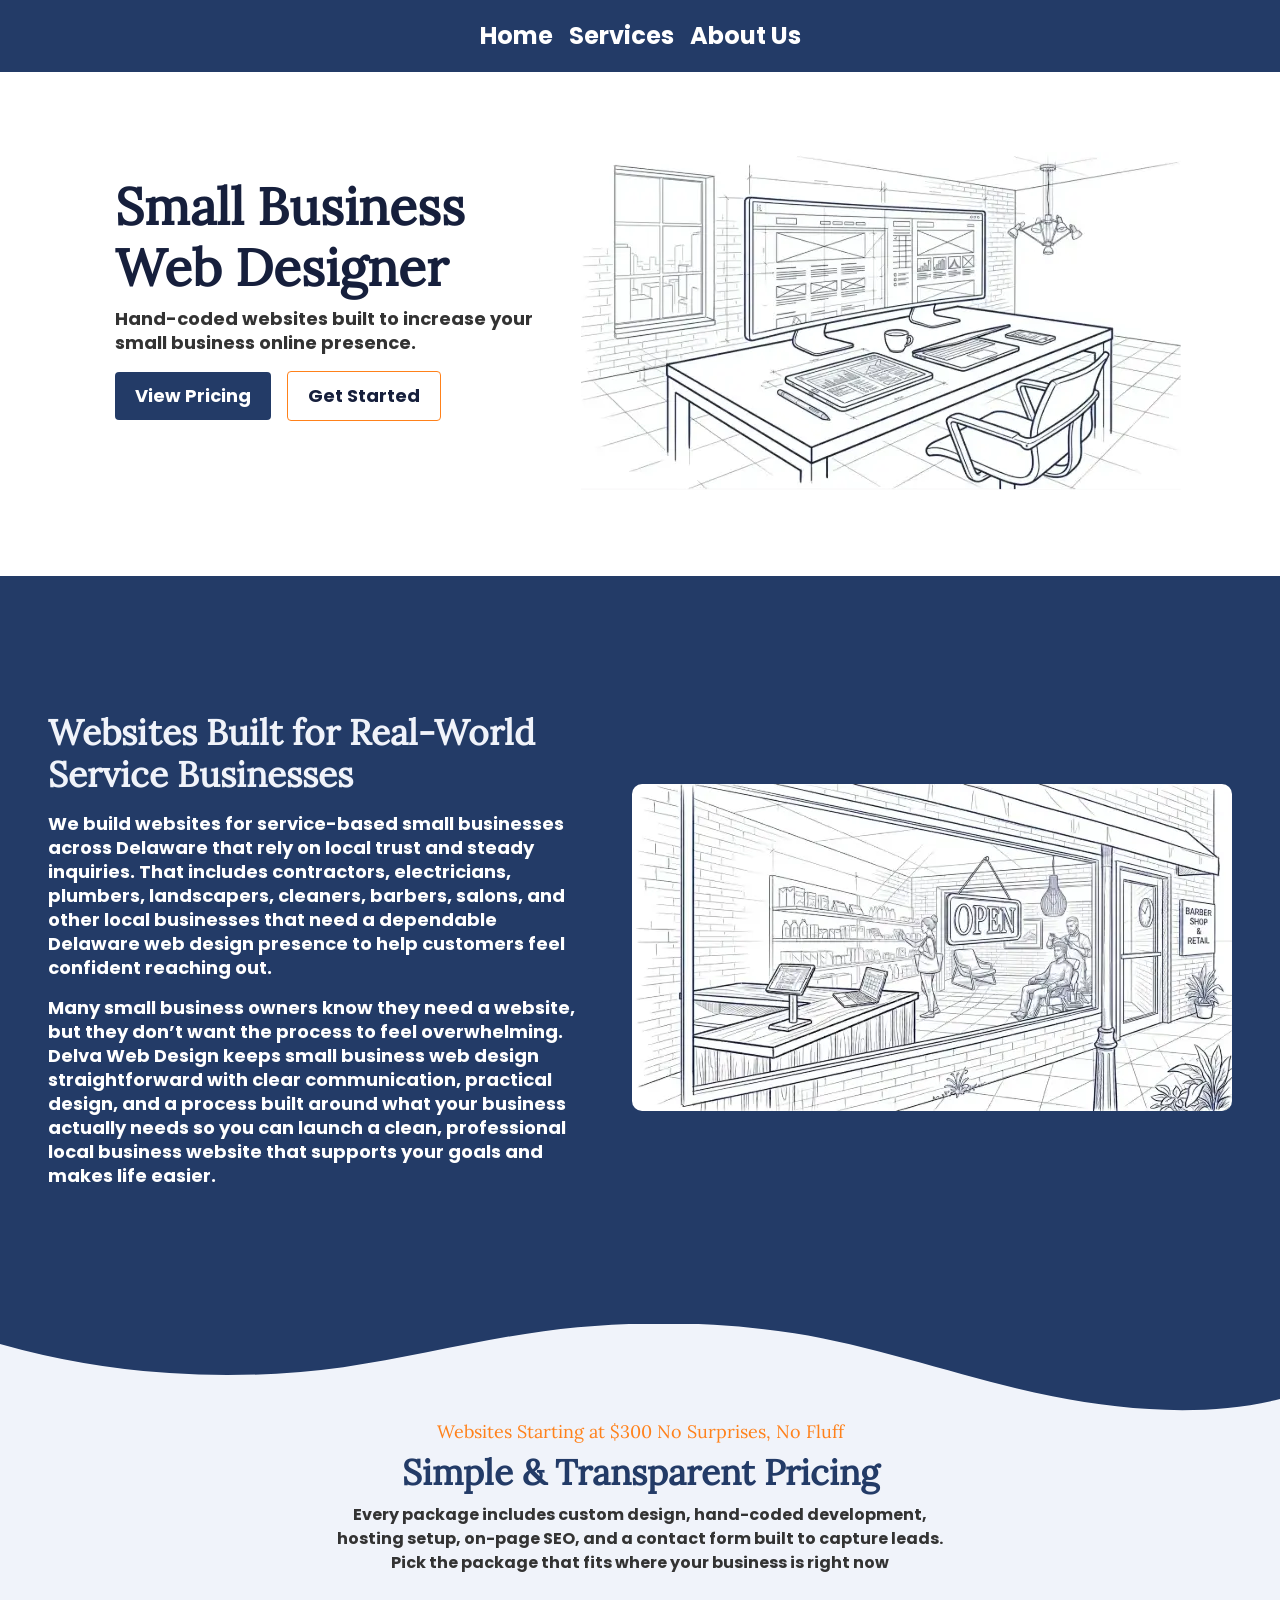
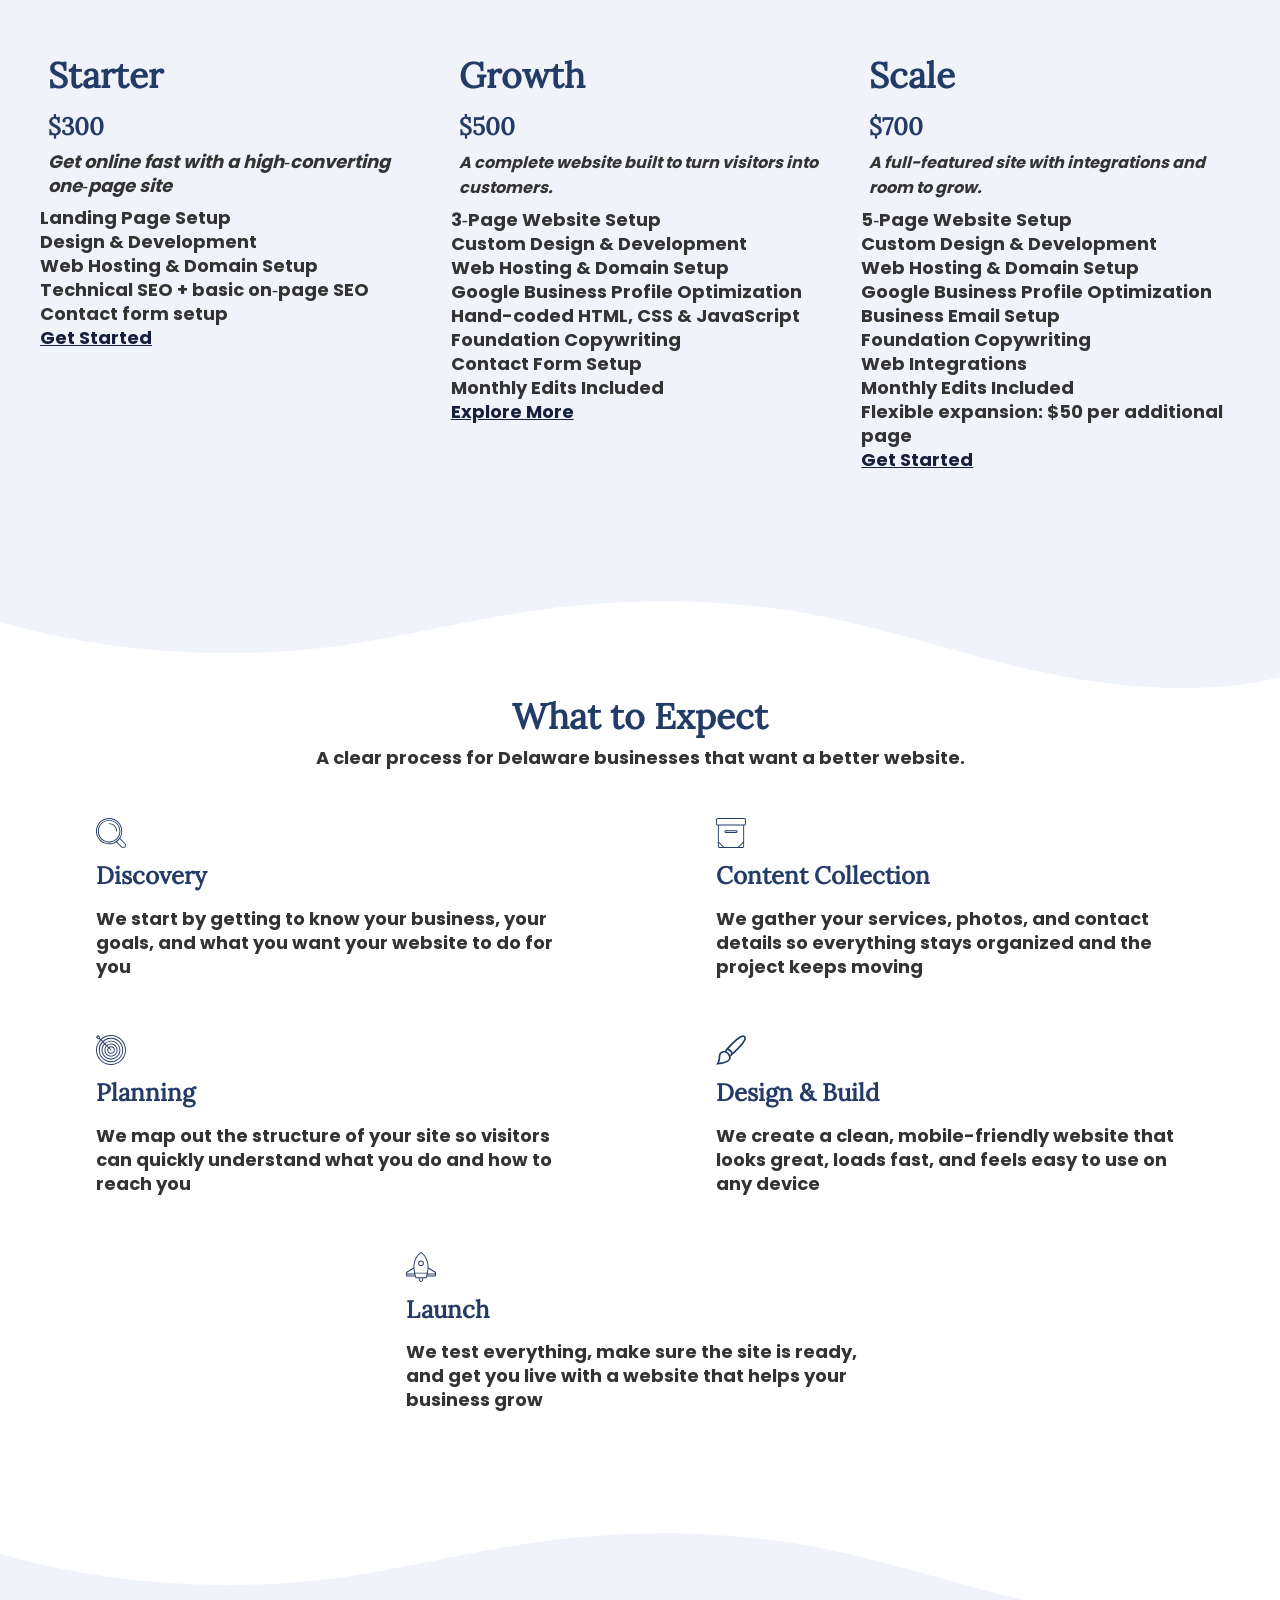
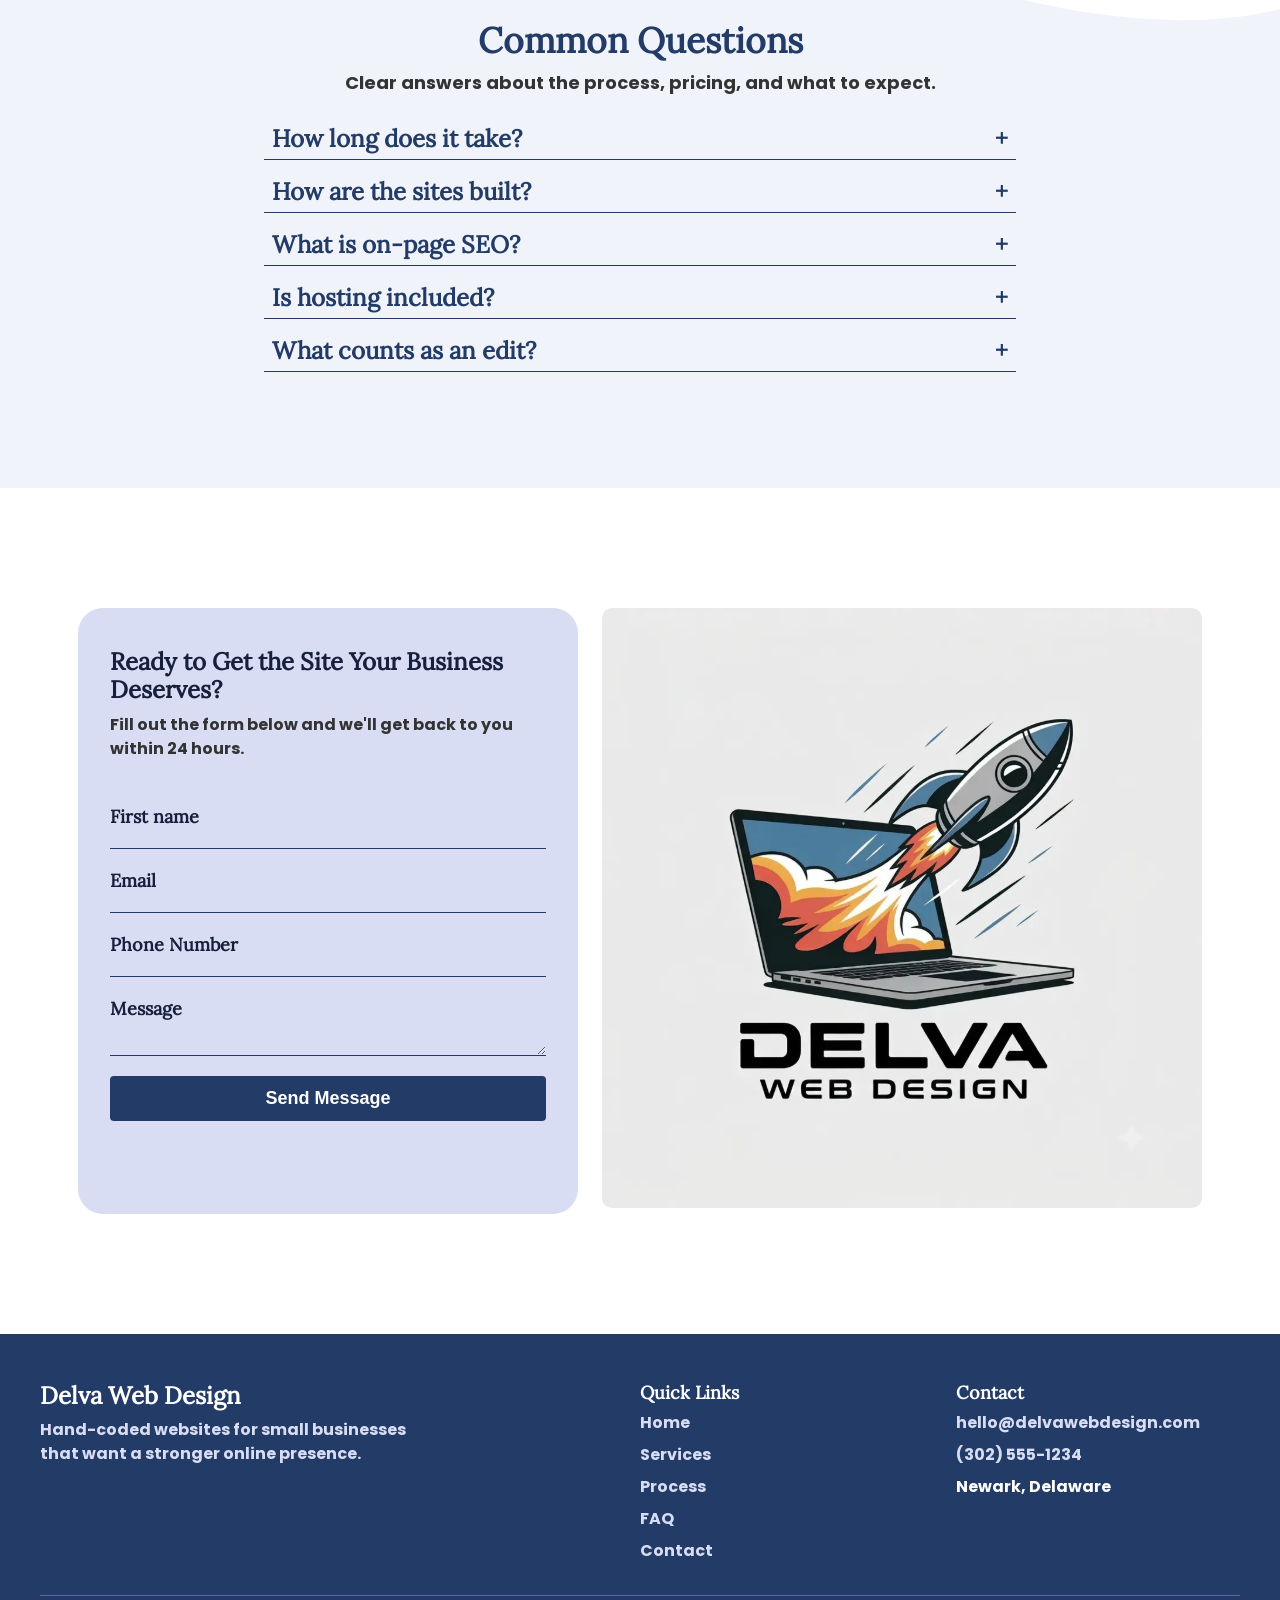
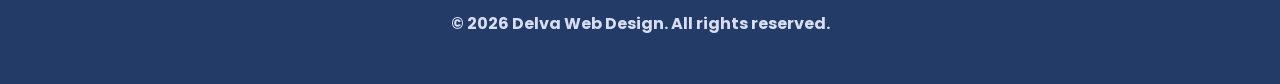
==== commit 930a7857: "Update Card Classes" ====
--- a/index.html
+++ b/index.html
@@ -177,12 +177,14 @@
             </p>
           </div>
           <div class="cardGrid">
+       <div class="cardGrid">
             <div class="cardWrapper">
-              <div class="dwd-card">
+              <div class="card-base">
                 <div class="wrapper-sm">
                   <h2 class="dwb-card-title">Starter</h2>
+                  <h3 class="card-pricing fs-lg">$300</h3>
+
                   <i>Get online fast with a high‑converting one‑page site</i>
-                  <h3 class="dwb-pricing fs-lg">$300</h3>
                 </div>
                 <ul>
                   <li>Landing Page Setup</li>
@@ -193,14 +195,15 @@
                 </ul>
                 <a href="#contact" class="link-btn">Get Started</a>
               </div>
-              <div class="dwd-card-feature">
+              <div class="card-feature card-base">
                 <div class="wrapper-sm">
                   <h2 class="dwb-card-title">Growth</h2>
+                  <h3 class="card-pricing">$500</h3>
+
                   <i class="fs-small"
                     >A complete website built to turn visitors into
                     customers.</i
                   >
-                  <h3 class="dwb-pricing">$500</h3>
                 </div>
                 <ul>
                   <li>3‑Page Website Setup</li>
@@ -214,14 +217,13 @@
                 </ul>
                 <a href="#contact" class="link-btn">Explore More</a>
               </div>
-              <div class="dwd-card">
+              <div class="card-base">
                 <div class="wrapper-sm">
                   <h2 class="dwb-card-title">Scale</h2>
+                  <h3 class="card-pricing">$700</h3>
                   <i class="fs-small"
                     >A full-featured site with integrations and room to grow.</i
                   >
-
-                  <h3 class="dwb-pricing">$700</h3>
                 </div>
                 <ul>
                   <li>5‑Page Website Setup</li>
@@ -237,7 +239,7 @@
                 <a href="#contact" class="link-btn">Get Started</a>
               </div>
             </div>
-          </div>
+       </div>
         </div>
       </section>
       <section id="process">
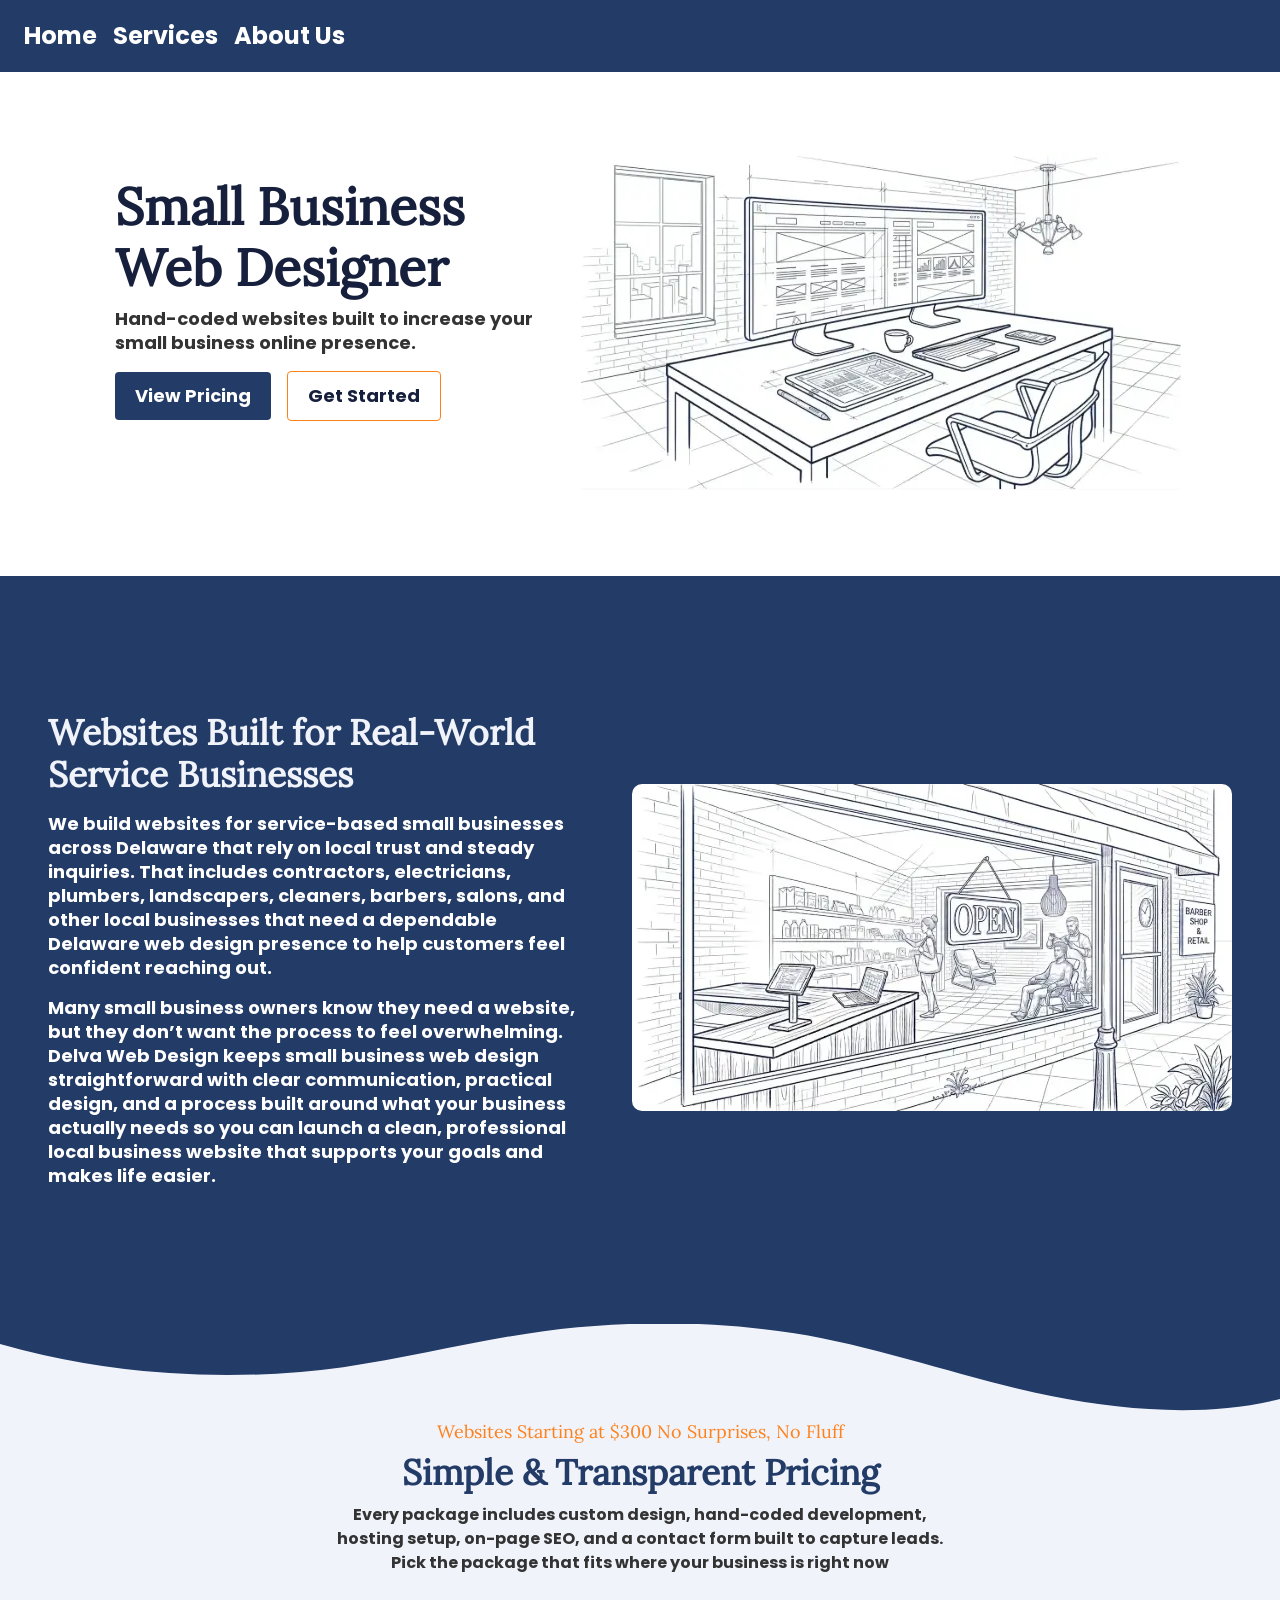
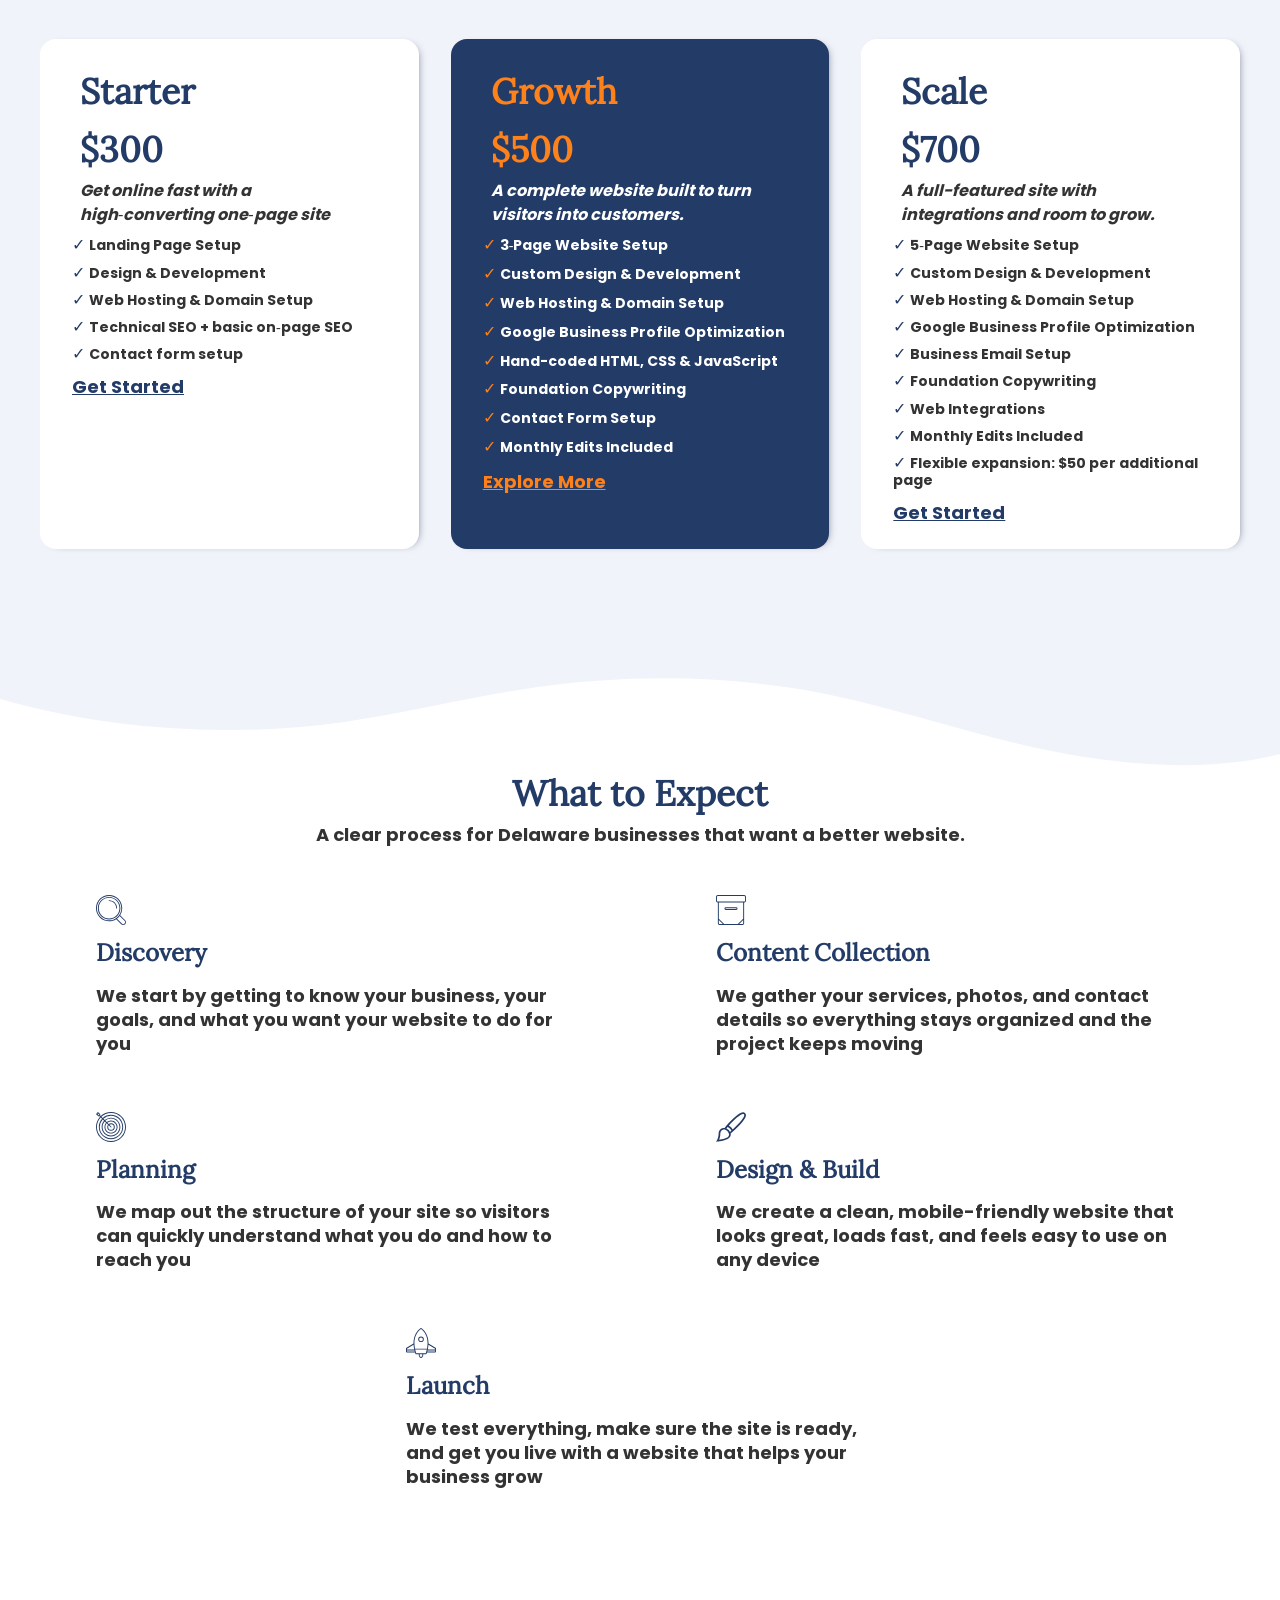
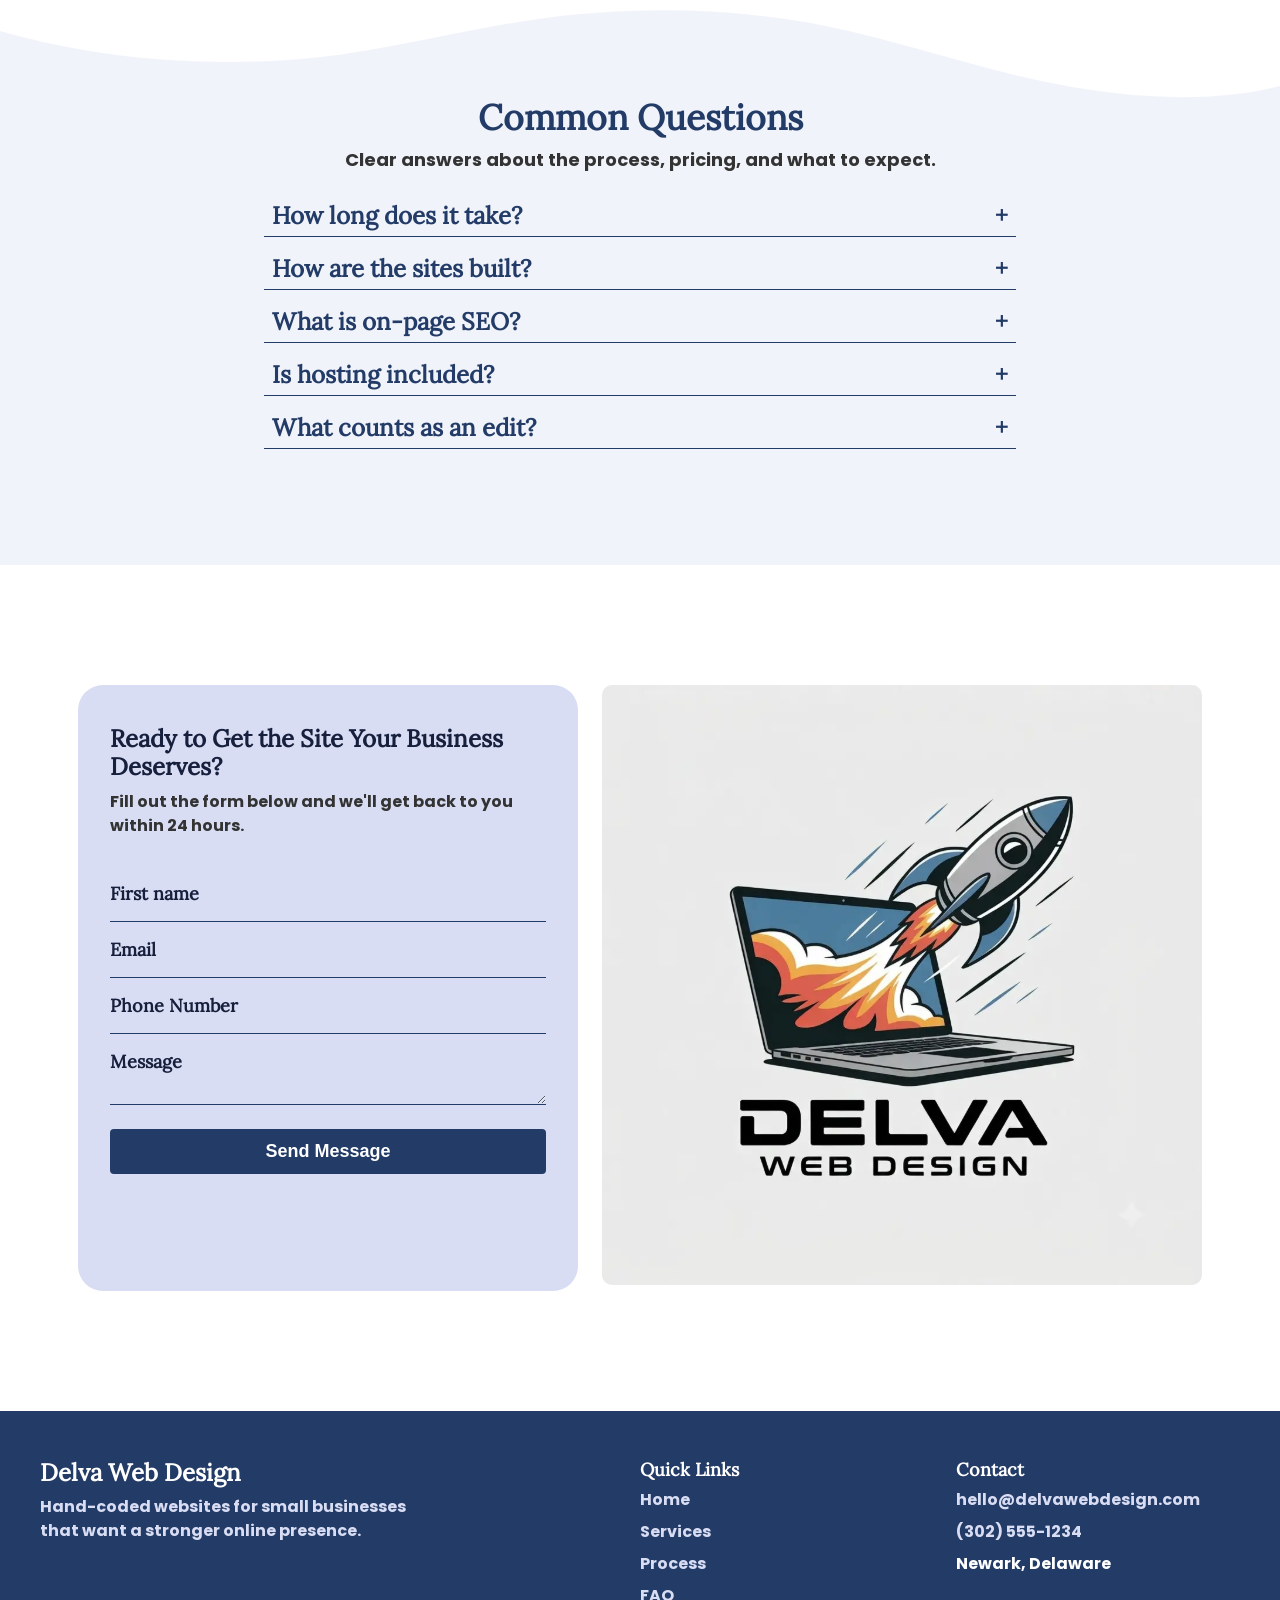
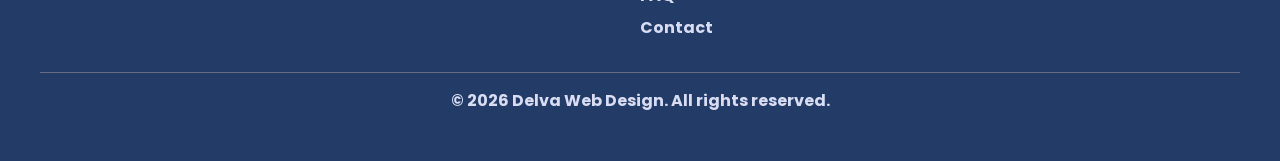
==== commit c3bfd86d: "Adjusted the form classes" ====
--- a/index.html
+++ b/index.html
@@ -461,7 +461,7 @@
       <section id="contact">
         <div class="container-md">
           <div class="wrapper-md-flex">
-            <div class="form-wrapper">
+            <div class="form-container">
               <div class="form-text-wrapper">
                 <h3 class="fw-bold tx-primary">
                   Ready to Get the Site Your Business Deserves?
--- a/main_file.css
+++ b/main_file.css
@@ -9,13 +9,14 @@
 @font-face {
   font-family: "Lora";
   font-style: normal;
-  font-weight: 400;
+  font-weight: 500;
   src: url("assets/lora-v37-latin-regular.woff2") format("woff2"); /* Chrome 36+, Opera 23+, Firefox 39+, Safari 12+, iOS 10+ */
 }
 :root {
   --color-primary: hsl(226 47% 16%);
   --color-darkest: hsl(219 49% 27%);
   --color-dark: hsl(226 10% 45%);
+  --color-text: hsl(0, 0%, 20%);
   --color-medium: hsl(231 20% 61%);
   --color-light: hsl(229 51% 90%);
   --color-lightest: hsl(223 49% 96%);
@@ -73,7 +74,7 @@
   font-family: var(--font-family);
   font-size: var(--fs-base);
   line-height: 1.5rem;
-  color: #333;
+  color: var(--color-text);
   height: 100svh;
   scrollbar-gutter: stable;
 }
@@ -138,13 +139,27 @@
 nav {
   box-shadow: var(--shadow-md);
   background-color: var(--color-darkest);
-}
-
+  display: flex;
+  justify-content: space-between;
+  align-items: center;
+}
+
+span.logo-title {
+  color: white;
+  font-size: var(--fs-large);
+  font-family: var(--ff-header);
+  margin: 0 var(--space-6);
+  font-weight: var(--fw-bold);
+  @media (width <=769px) {
+    display: none;
+  }
+}
 ul.nav-links {
   display: flex;
   justify-content: center;
   gap: var(--space-4);
   padding: var(--space-6) 0;
+  margin: 0 var(--space-6);
 }
 
 li.menu-links {
@@ -191,7 +206,7 @@
     display: flex;
     flex-direction: column;
     gap: 1rem;
-    background-color: var(--clr-primary);
+    background-color: var(--color-primary);
     padding: var(--space-6);
     opacity: 1;
     visibility: visible;
@@ -202,13 +217,6 @@
 
 /*Nav Menu*/
 
-#hero-228 {
-  background: url("/assets/images/hero.jpg");
-  background-size: cover;
-  background-position: center;
-  background-repeat: no-repeat;
-  background-attachment: fixed;
-}
 /*Button Classes*/
 .primary-btn {
   background-color: var(--color-darkest);
@@ -463,7 +471,7 @@
 /*Color Classes*/
 
 /*Card Classes*/
-.dwd-card {
+.card-base {
   background-color: var(--color-white);
   border-radius: var(--space-4);
   padding: var(--space-6) var(--space-8);
@@ -480,13 +488,9 @@
     color: var(--color-darkest);
     padding: 0;
   }
-  h3.dwb-pricing {
+  h3.card-pricing {
     font-size: var(--fs-large);
     font-weight: var(--fw-bold);
-    color: var(--color-darkest);
-  }
-
-  i {
     color: var(--color-darkest);
   }
 
@@ -507,18 +511,9 @@
     margin-top: var(--space-1);
   }
 }
-
-.dwd-card-feature {
+.card-feature {
   background-color: var(--color-darkest);
   color: var(--color-white);
-  border-radius: var(--space-4);
-  padding: var(--space-6) var(--space-8);
-  box-shadow: 4.5px 1px 8.5px -6px var(--color-dark);
-  max-width: 450px;
-  width: 100%;
-  font-size: var(--fs-small);
-  display: flex;
-  flex-direction: column;
   h2.dwb-card-title {
     font-size: var(--fs-large);
     font-weight: var(--fw-vbold);
@@ -526,7 +521,7 @@
     color: var(--color-accent);
     padding: 0;
   }
-  h3.dwb-pricing {
+  h3.card-pricing {
     font-size: var(--fs-large);
     font-weight: var(--fw-bold);
     color: var(--color-accent);
@@ -706,7 +701,7 @@
 }
 /*Dividers*/
 
-.form-wrapper {
+.form-container {
   background: var(--color-light);
   padding: var(--space-4);
   border-radius: 25px;
@@ -718,6 +713,8 @@
   .form-wrapper {
     flex-direction: column;
     width: 100%;
+    display: flex;
+    padding: var(--space-4);
   }
 
   .form-text-wrapper {
@@ -751,28 +748,28 @@
     opacity: 1; /* Firefox reduces opacity by default */
   }
 
+  input:focus-visible {
+    outline: 2px solid #333;
+    border-radius: 3px;
+  }
+
   .primary-btn {
-    margin-top: var(--space-2);
-  }
-}
-
-input#name,
-input#email,
-textarea#msg:hover {
-  border: 1px solid var(--clr-primary);
-}
+    margin-top: var(--space-4);
+  }
+}
+
 /*Form Styling*/
 
 .cs-picture {
   object-fit: cover;
   height: auto;
   @media (width <=769px) {
-    width:100%;
+    width: 100%;
   }
 }
 .border-rad {
   border-radius: 10px;
-} 
+}
 
 /* Footer */
 .site-footer {
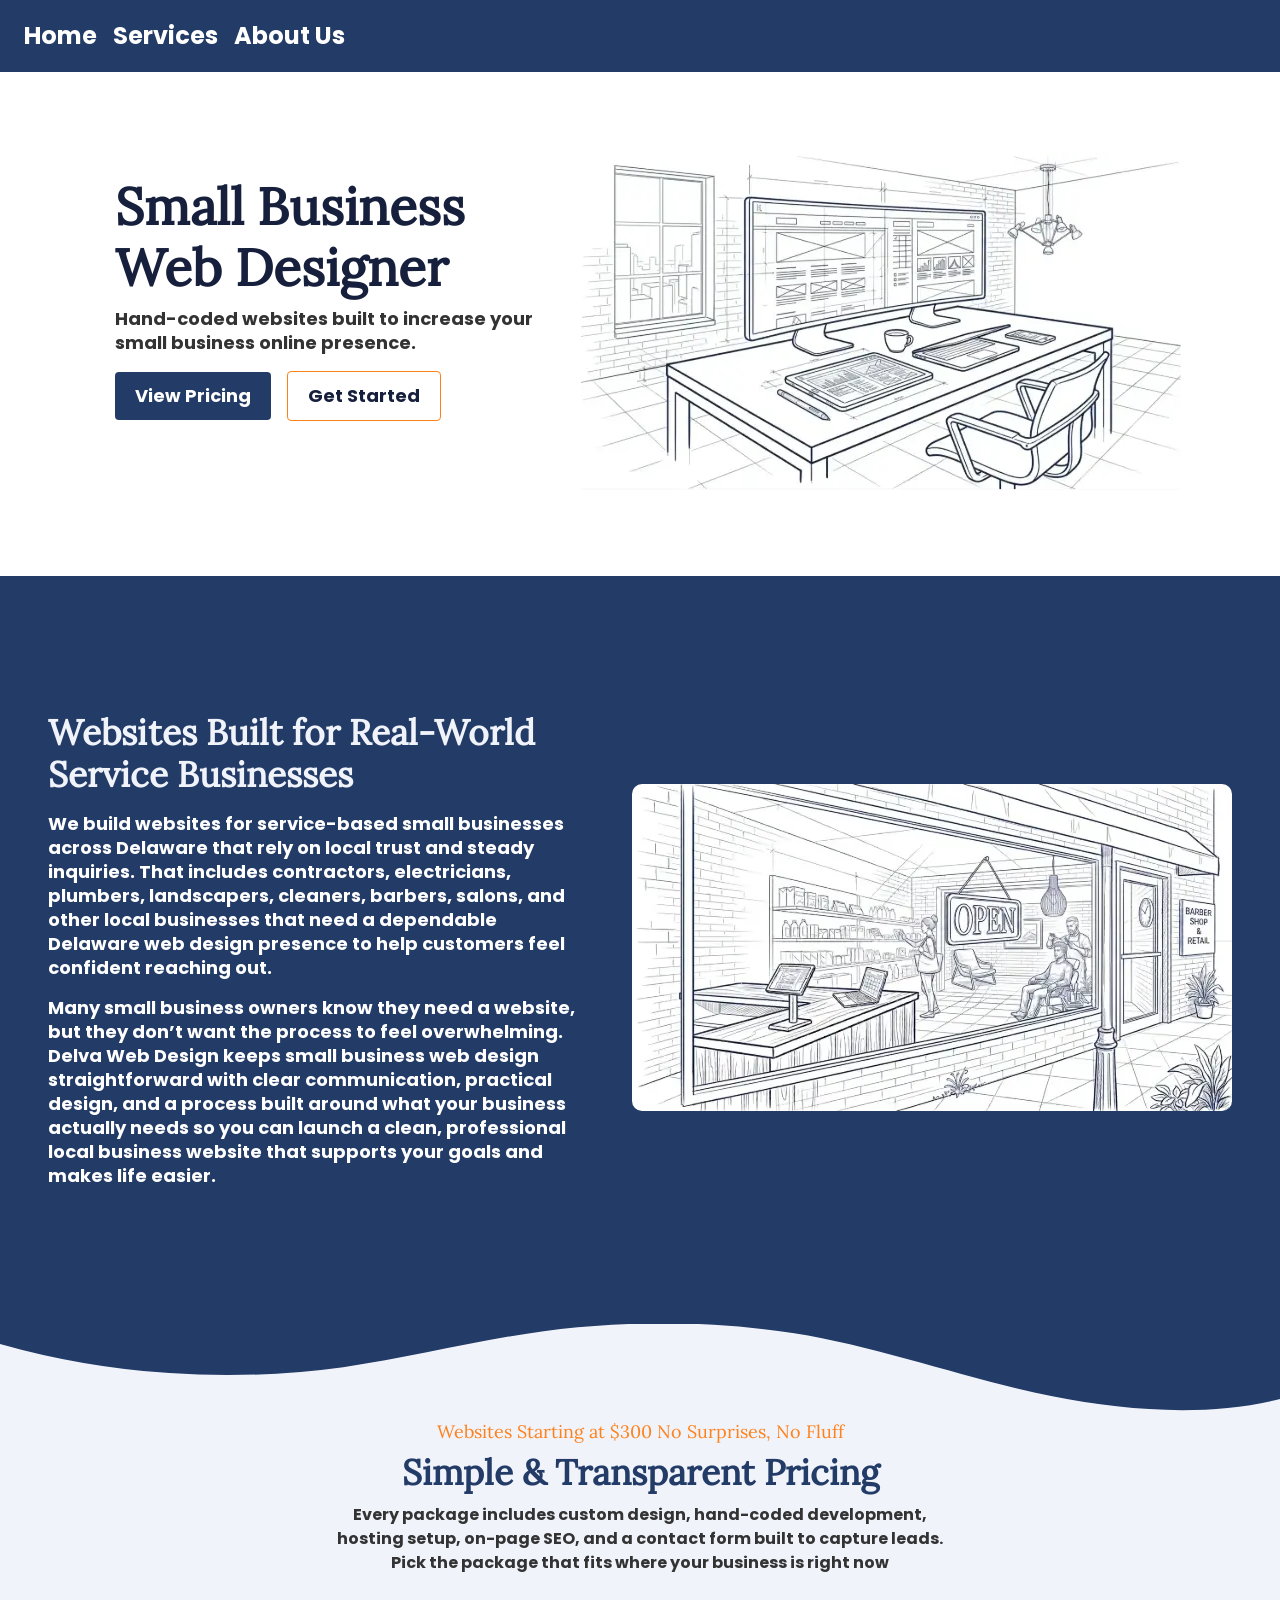
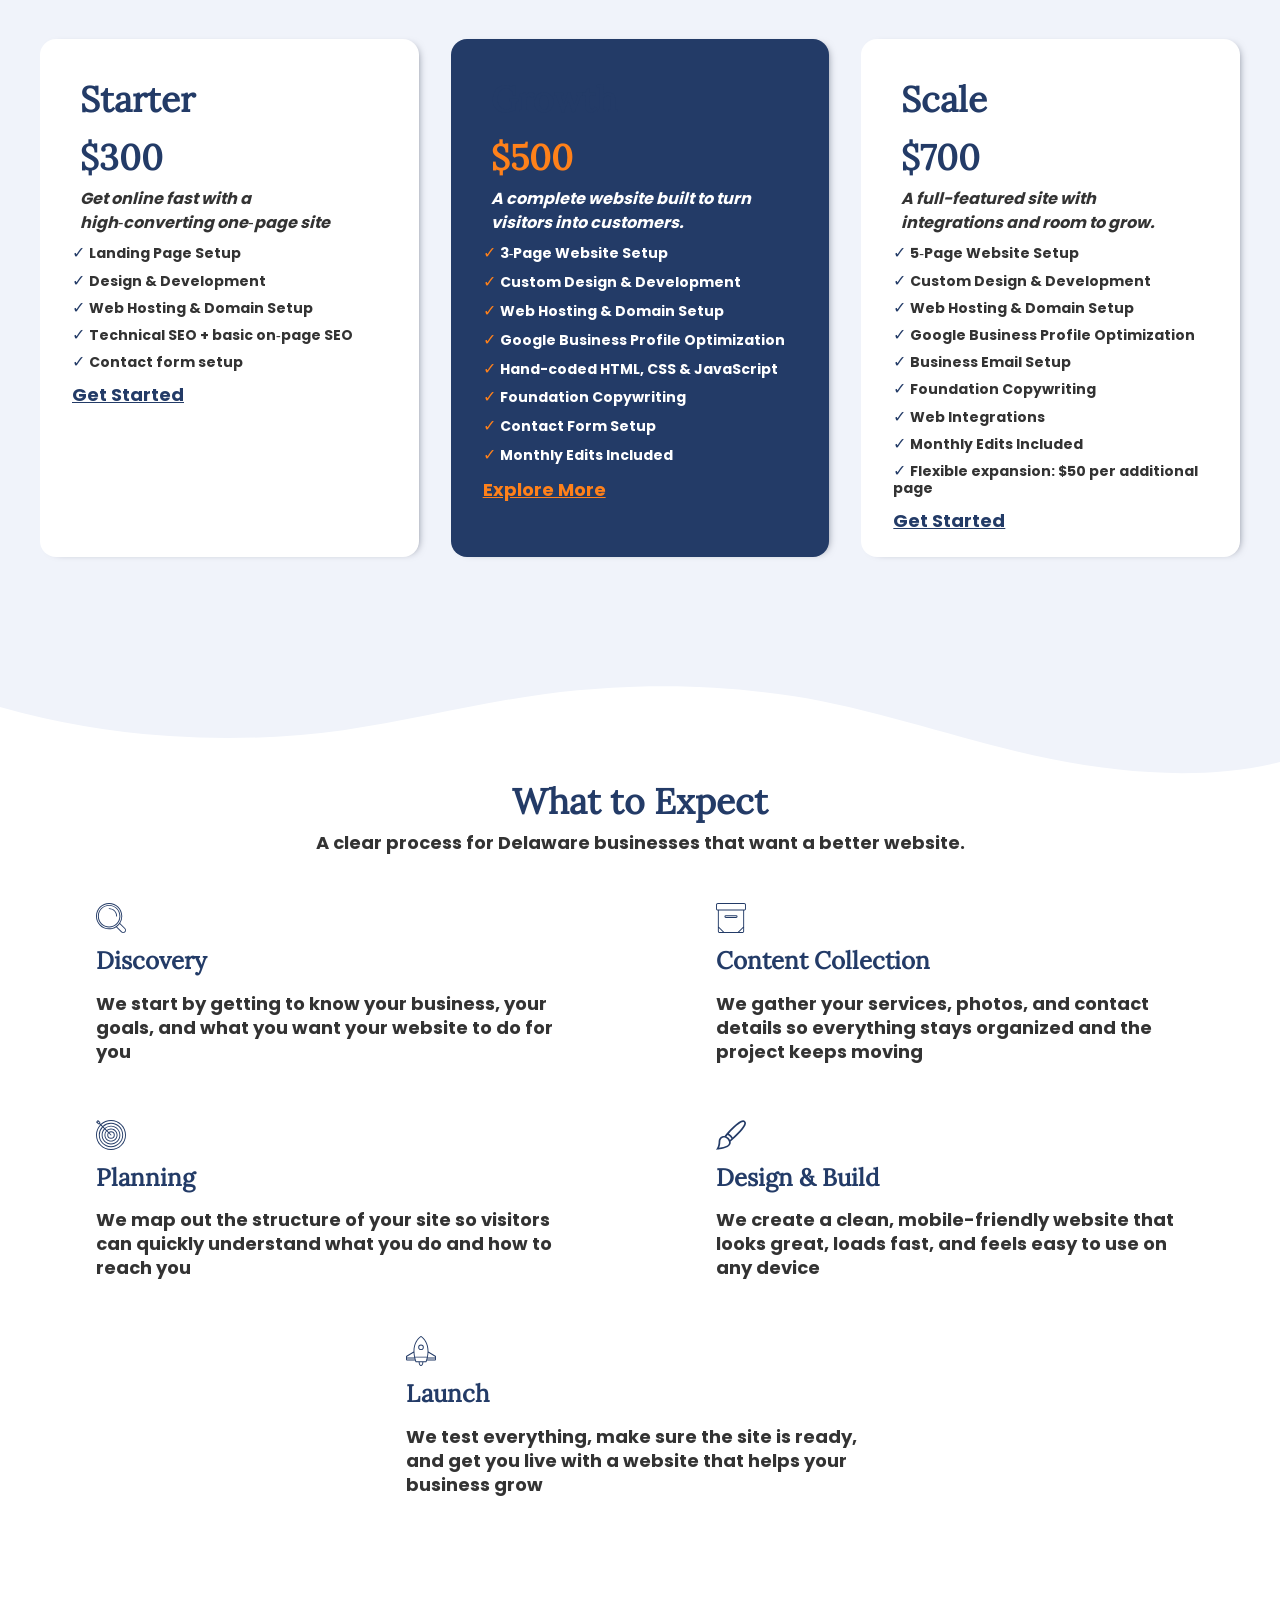
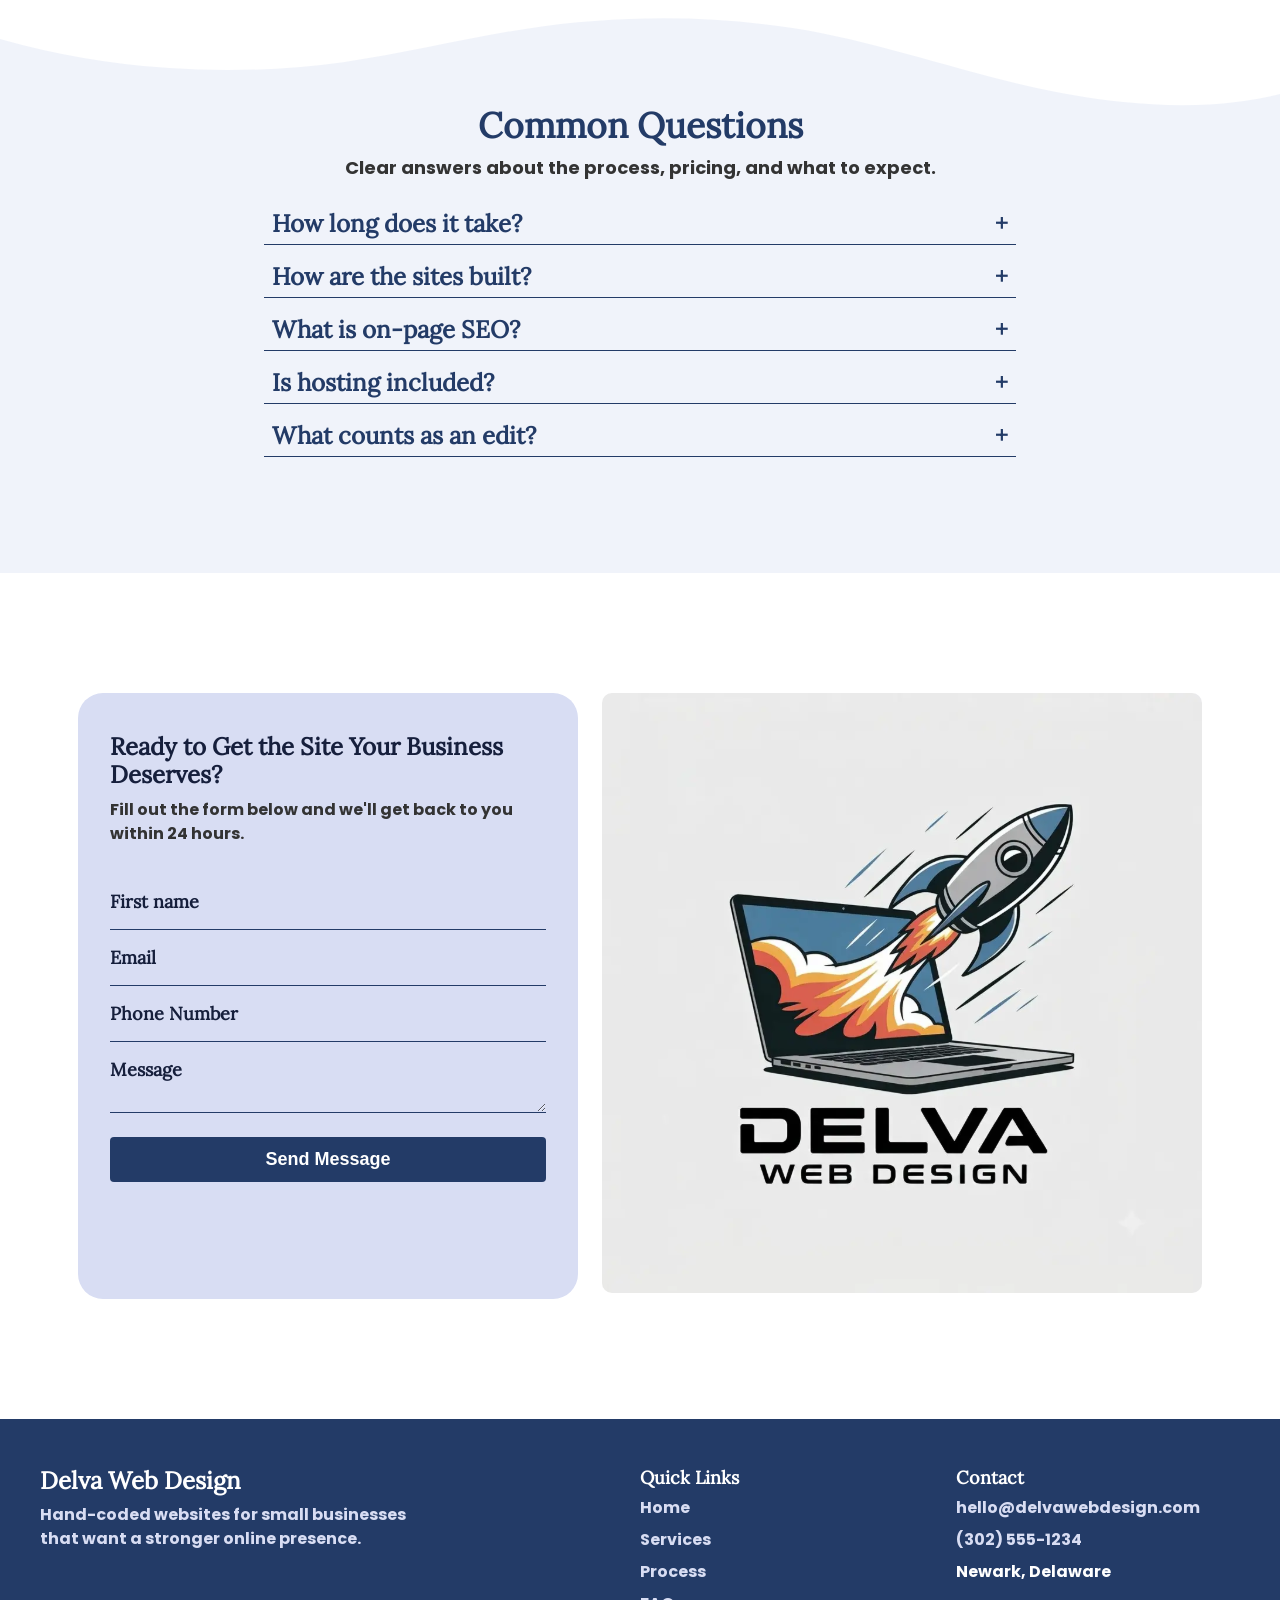
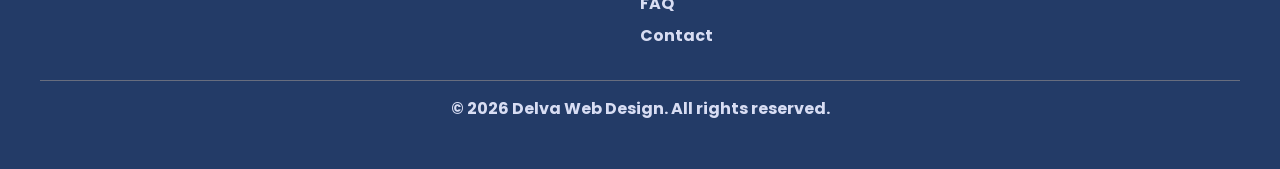
==== commit 806552af: "Refactor HTML File" ====
--- a/index.html
+++ b/index.html
@@ -60,25 +60,25 @@
             </div>
           </div>
           <div class="cs-picture">
-                <picture>
-                  <source
-                    media="(max-width: 650px)"
-                    srcset="assets/hero-image.webp"
-                  />
-                  <source
-                    media="(min-width: 649px)"
-                    srcset="assets/heroimagemobile.webp"
-                  />
-                  <img
-                    src="assets/heroimagemobile.webp"
-                    alt="Delva logo"
-                    loading="eager"
-                    decoding="async"
-                    width="600"
-                    height="600"
-                    class="cs-picture"
-                  />
-                </picture>
+            <picture>
+              <source
+                media="(max-width: 650px)"
+                srcset="assets/hero-image.webp"
+              />
+              <source
+                media="(min-width: 649px)"
+                srcset="assets/heroimagemobile.webp"
+              />
+              <img
+                src="assets/heroimagemobile.webp"
+                alt="Delva logo"
+                loading="eager"
+                decoding="async"
+                width="600"
+                height="600"
+                class="cs-picture"
+              />
+            </picture>
           </div>
         </div>
       </section>
@@ -177,13 +177,11 @@
             </p>
           </div>
           <div class="cardGrid">
-       <div class="cardGrid">
             <div class="cardWrapper">
               <div class="card-base">
                 <div class="wrapper-sm">
-                  <h2 class="dwb-card-title">Starter</h2>
+                  <h2 class="card-title">Starter</h2>
                   <h3 class="card-pricing fs-lg">$300</h3>
-
                   <i>Get online fast with a high‑converting one‑page site</i>
                 </div>
                 <ul>
@@ -197,9 +195,8 @@
               </div>
               <div class="card-feature card-base">
                 <div class="wrapper-sm">
-                  <h2 class="dwb-card-title">Growth</h2>
+                  <h2 class="card-title">Growth</h2>
                   <h3 class="card-pricing">$500</h3>
-
                   <i class="fs-small"
                     >A complete website built to turn visitors into
                     customers.</i
@@ -219,7 +216,7 @@
               </div>
               <div class="card-base">
                 <div class="wrapper-sm">
-                  <h2 class="dwb-card-title">Scale</h2>
+                  <h2 class="card-title">Scale</h2>
                   <h3 class="card-pricing">$700</h3>
                   <i class="fs-small"
                     >A full-featured site with integrations and room to grow.</i
@@ -239,7 +236,7 @@
                 <a href="#contact" class="link-btn">Get Started</a>
               </div>
             </div>
-       </div>
+          </div>
         </div>
       </section>
       <section id="process">
@@ -504,7 +501,7 @@
                 decoding="async"
                 width="600"
                 height="600"
-                class="border-rad"
+                class="border-rad cs-picture"
               />
             </picture>
           </div>
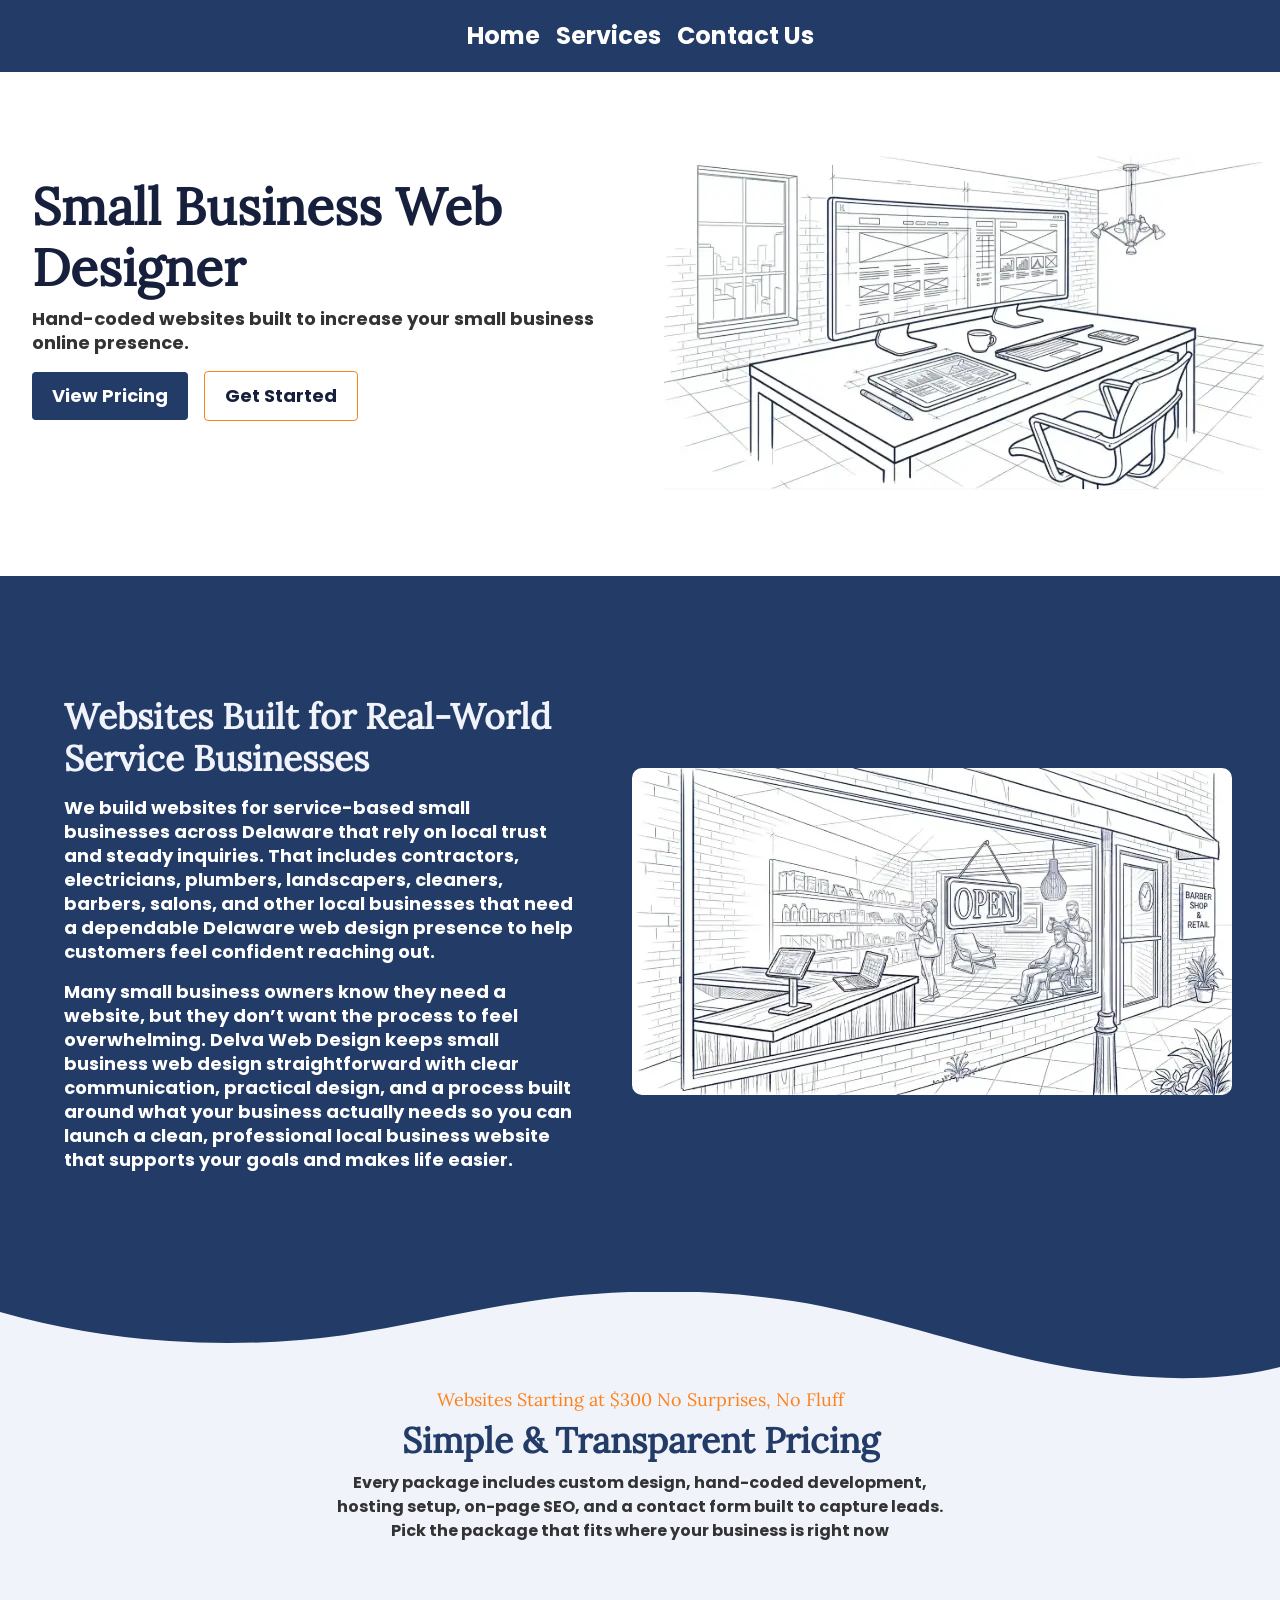
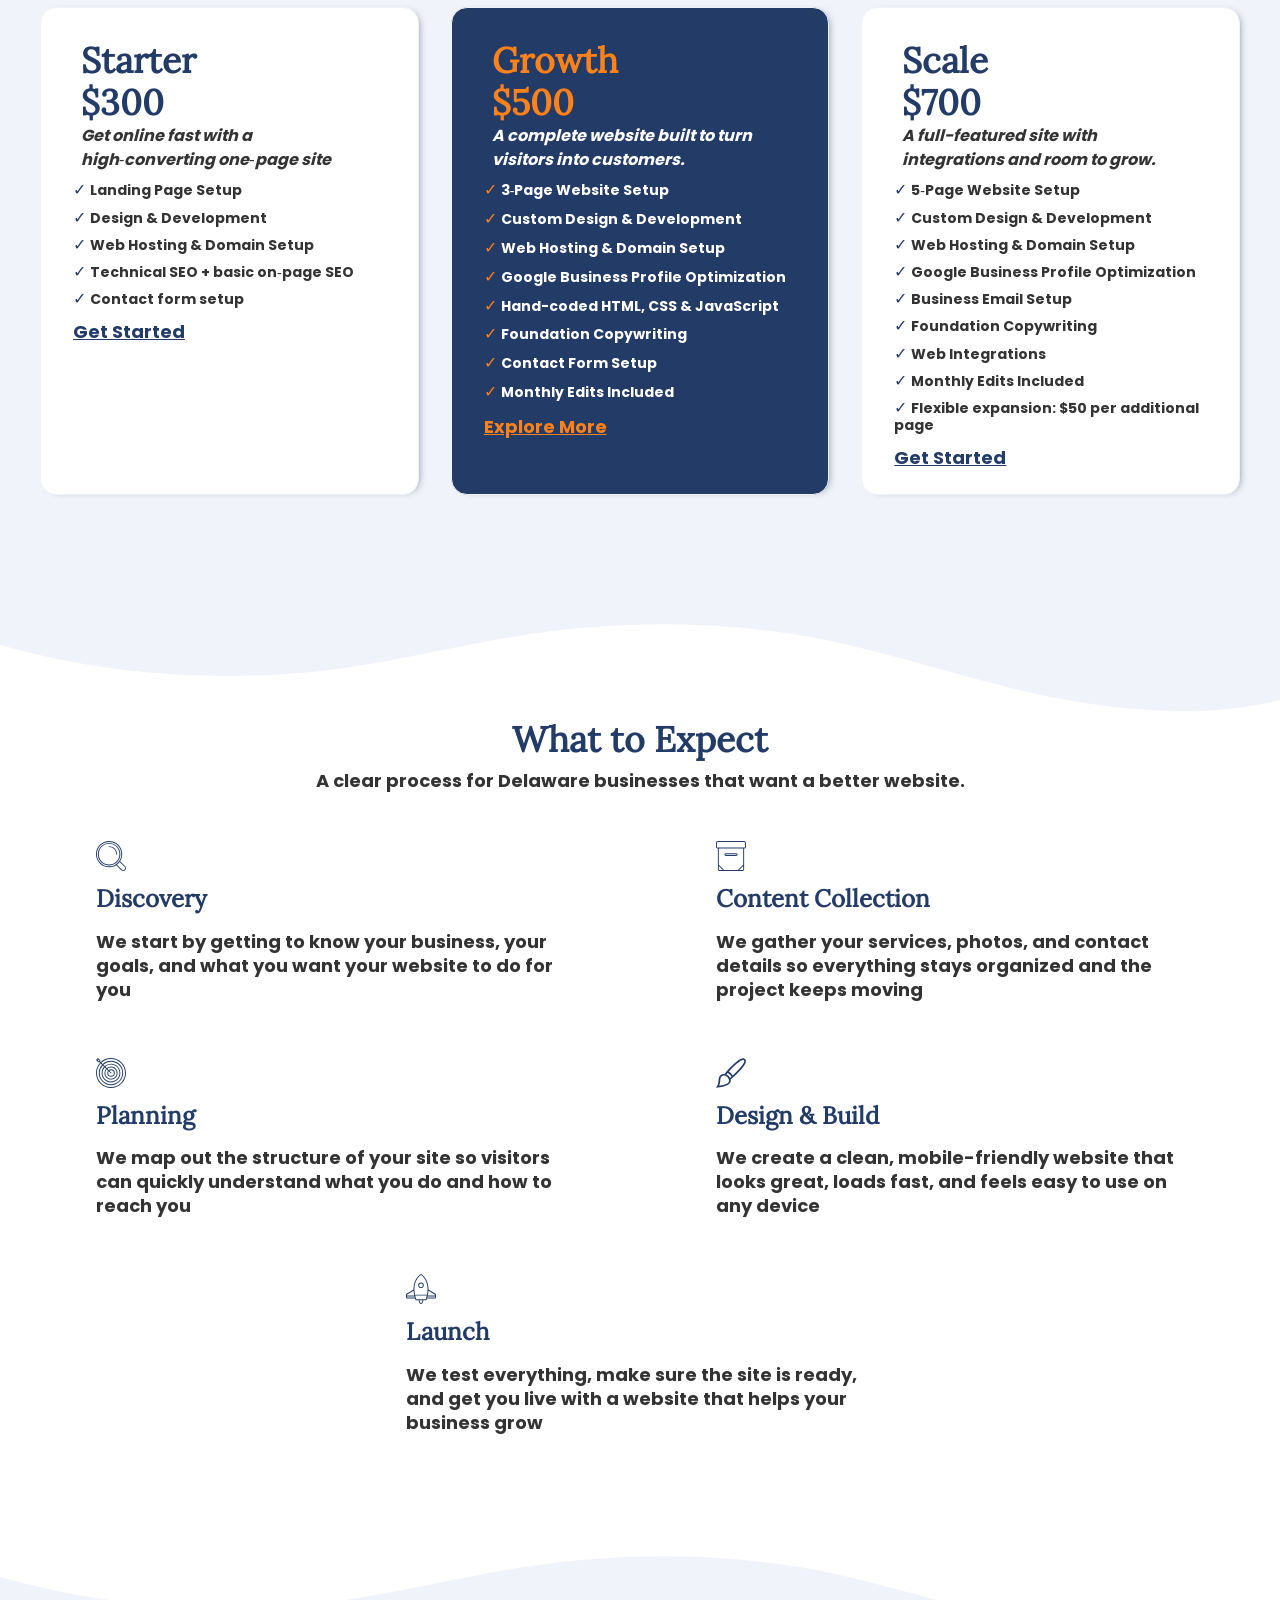
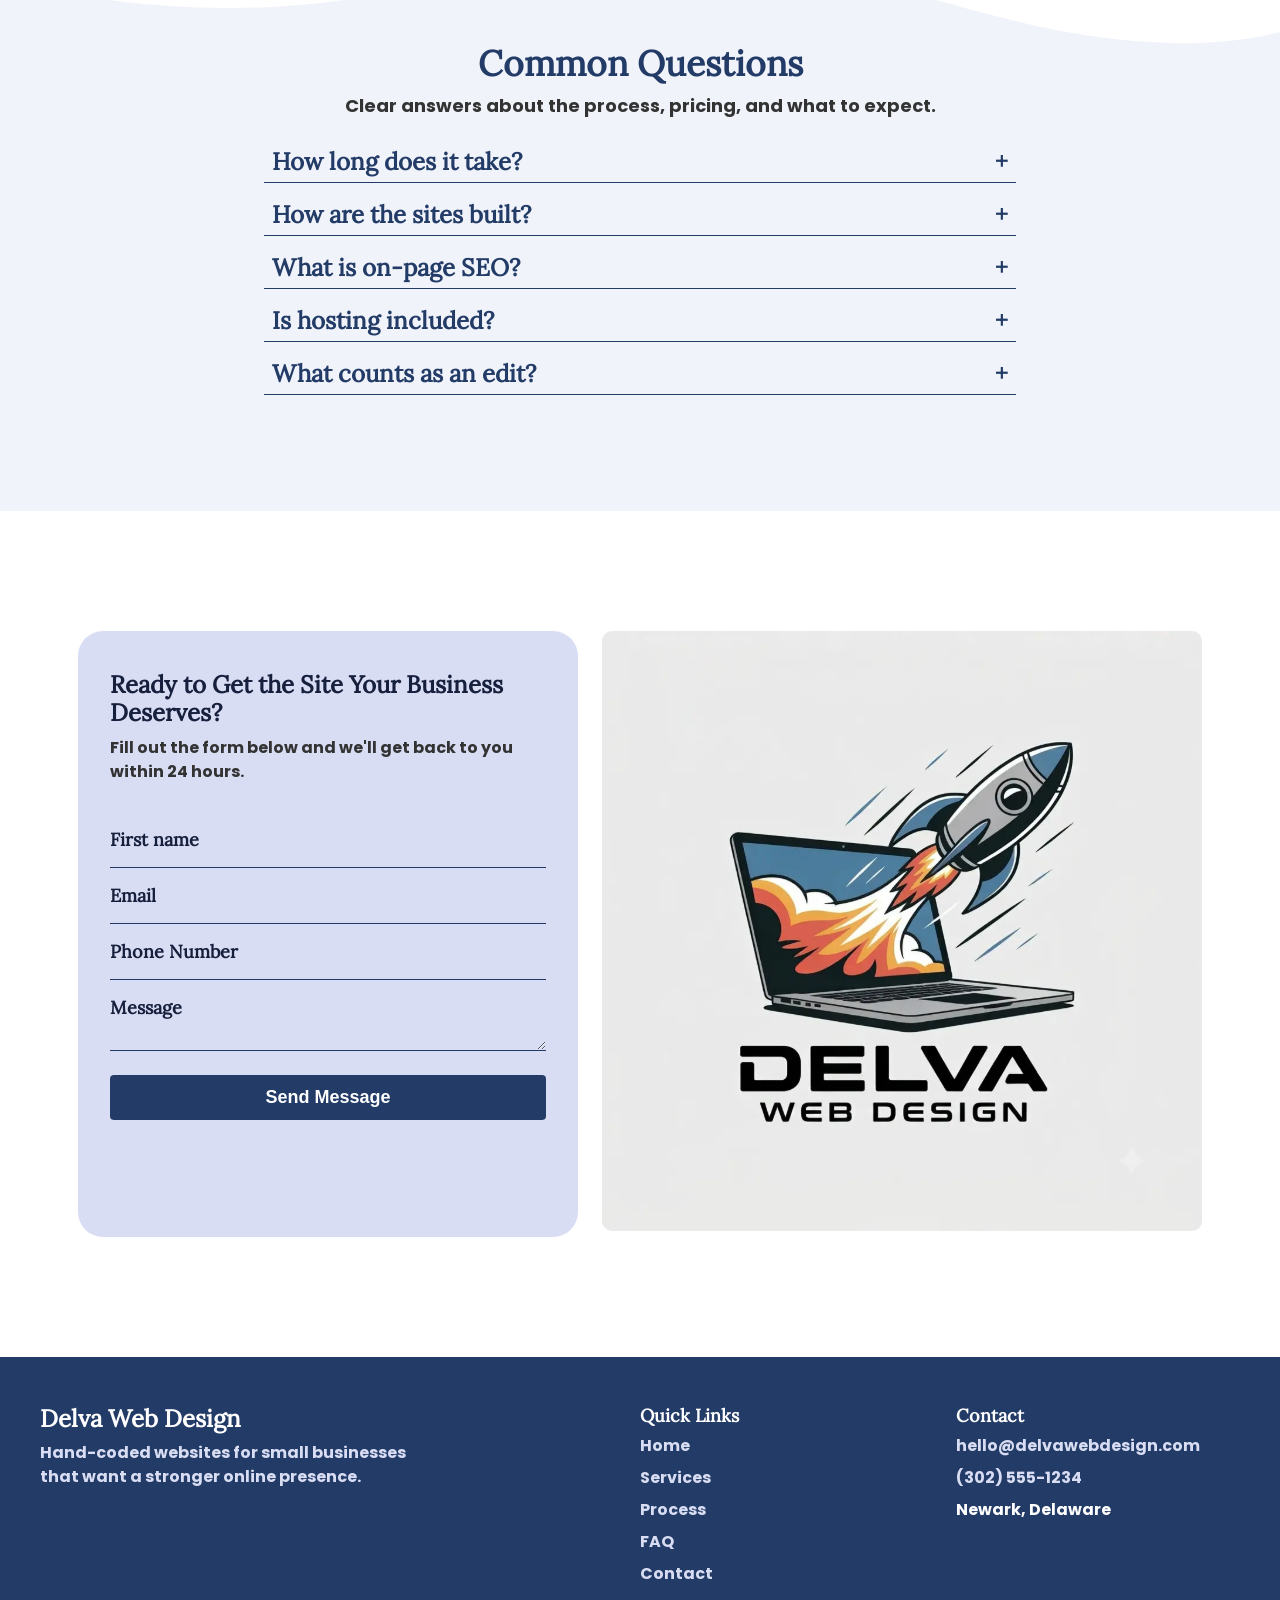
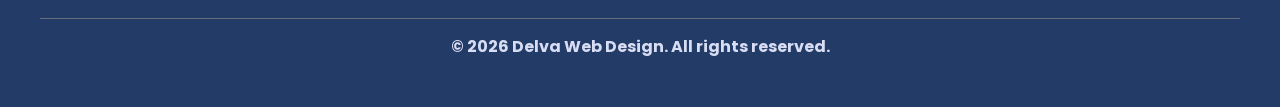
==== commit f27125e0: "Updated navigation menu links" ====
--- a/index.html
+++ b/index.html
@@ -34,13 +34,15 @@
         >
           ☰
         </button>
-        <ul class="nav-links">
-          <li class="menu-links"><a href="index.html">Home</a></li>
-          <li class="menu-links">
-            <a href="services.html">Services</a>
+       <ul class="nav-links">
+           <li class="menu-links">
+            <a href="#hero">Home</a>
           </li>
           <li class="menu-links">
-            <a href="about-us.html">About Us</a>
+            <a href="#service">Services</a>
+          </li>
+          <li class="menu-links">
+            <a href="#contact">Contact Us</a>
           </li>
         </ul>
       </nav>
--- a/main_file.css
+++ b/main_file.css
@@ -9,7 +9,7 @@
 @font-face {
   font-family: "Lora";
   font-style: normal;
-  font-weight: 500;
+  font-weight: 400;
   src: url("assets/lora-v37-latin-regular.woff2") format("woff2"); /* Chrome 36+, Opera 23+, Firefox 39+, Safari 12+, iOS 10+ */
 }
 :root {
@@ -139,21 +139,8 @@
 nav {
   box-shadow: var(--shadow-md);
   background-color: var(--color-darkest);
-  display: flex;
-  justify-content: space-between;
-  align-items: center;
-}
-
-span.logo-title {
-  color: white;
-  font-size: var(--fs-large);
-  font-family: var(--ff-header);
-  margin: 0 var(--space-6);
-  font-weight: var(--fw-bold);
-  @media (width <=769px) {
-    display: none;
-  }
-}
+}
+
 ul.nav-links {
   display: flex;
   justify-content: center;
@@ -216,7 +203,6 @@
 }
 
 /*Nav Menu*/
-
 /*Button Classes*/
 .primary-btn {
   background-color: var(--color-darkest);
@@ -307,7 +293,9 @@
   .grid-item {
     max-width: 650px;
     width: 100%;
-  }
+    margin: 0 auto;
+  }
+
   p {
     padding: var(--space-2) 0;
   }
@@ -331,11 +319,16 @@
 .wrapper-sm {
   padding: var(--space-2) 0;
   margin: 0 var(--space-2);
+  @media (width <=769px) {
+    h2 {
+      text-align: center;
+    }
+  }
 }
 
 .wrapper-md {
   padding: var(--space-6) 0;
-  margin: var(--space-4) 0;
+  margin:0 var(--space-4);
 }
 
 .wrapper-md-flex {
@@ -352,7 +345,7 @@
 }
 
 .hero-wrapper {
-  max-width: 450px;
+  max-width: 650px;
   width: 100%;
   padding: var(--space-4);
   h1.hero-title {
@@ -476,22 +469,28 @@
   border-radius: var(--space-4);
   padding: var(--space-6) var(--space-8);
   box-shadow: 4.5px 1px 8.5px -6px var(--color-dark);
+  border: 1px solid var(--color-lightest);
   max-width: 450px;
   width: 100%;
   font-size: var(--fs-small);
   display: flex;
   flex-direction: column;
-  h2.dwb-card-title {
+  h2.card-title {
     font-size: var(--fs-large);
     font-weight: var(--fw-vbold);
     margin-bottom: var(--space-2);
     color: var(--color-darkest);
     padding: 0;
+    margin: 0 auto;
+    text-align: start;
   }
   h3.card-pricing {
     font-size: var(--fs-large);
     font-weight: var(--fw-bold);
     color: var(--color-darkest);
+    margin: 0 auto;
+    padding: 0;
+    margin: 0 auto;
   }
 
   li {
@@ -514,17 +513,20 @@
 .card-feature {
   background-color: var(--color-darkest);
   color: var(--color-white);
-  h2.dwb-card-title {
+  h2.card-title {
     font-size: var(--fs-large);
     font-weight: var(--fw-vbold);
     margin-bottom: var(--space-2);
     color: var(--color-accent);
     padding: 0;
+    margin: 0;
   }
   h3.card-pricing {
     font-size: var(--fs-large);
     font-weight: var(--fw-bold);
     color: var(--color-accent);
+    margin: 0 auto;
+    padding: 0;
   }
 
   li {
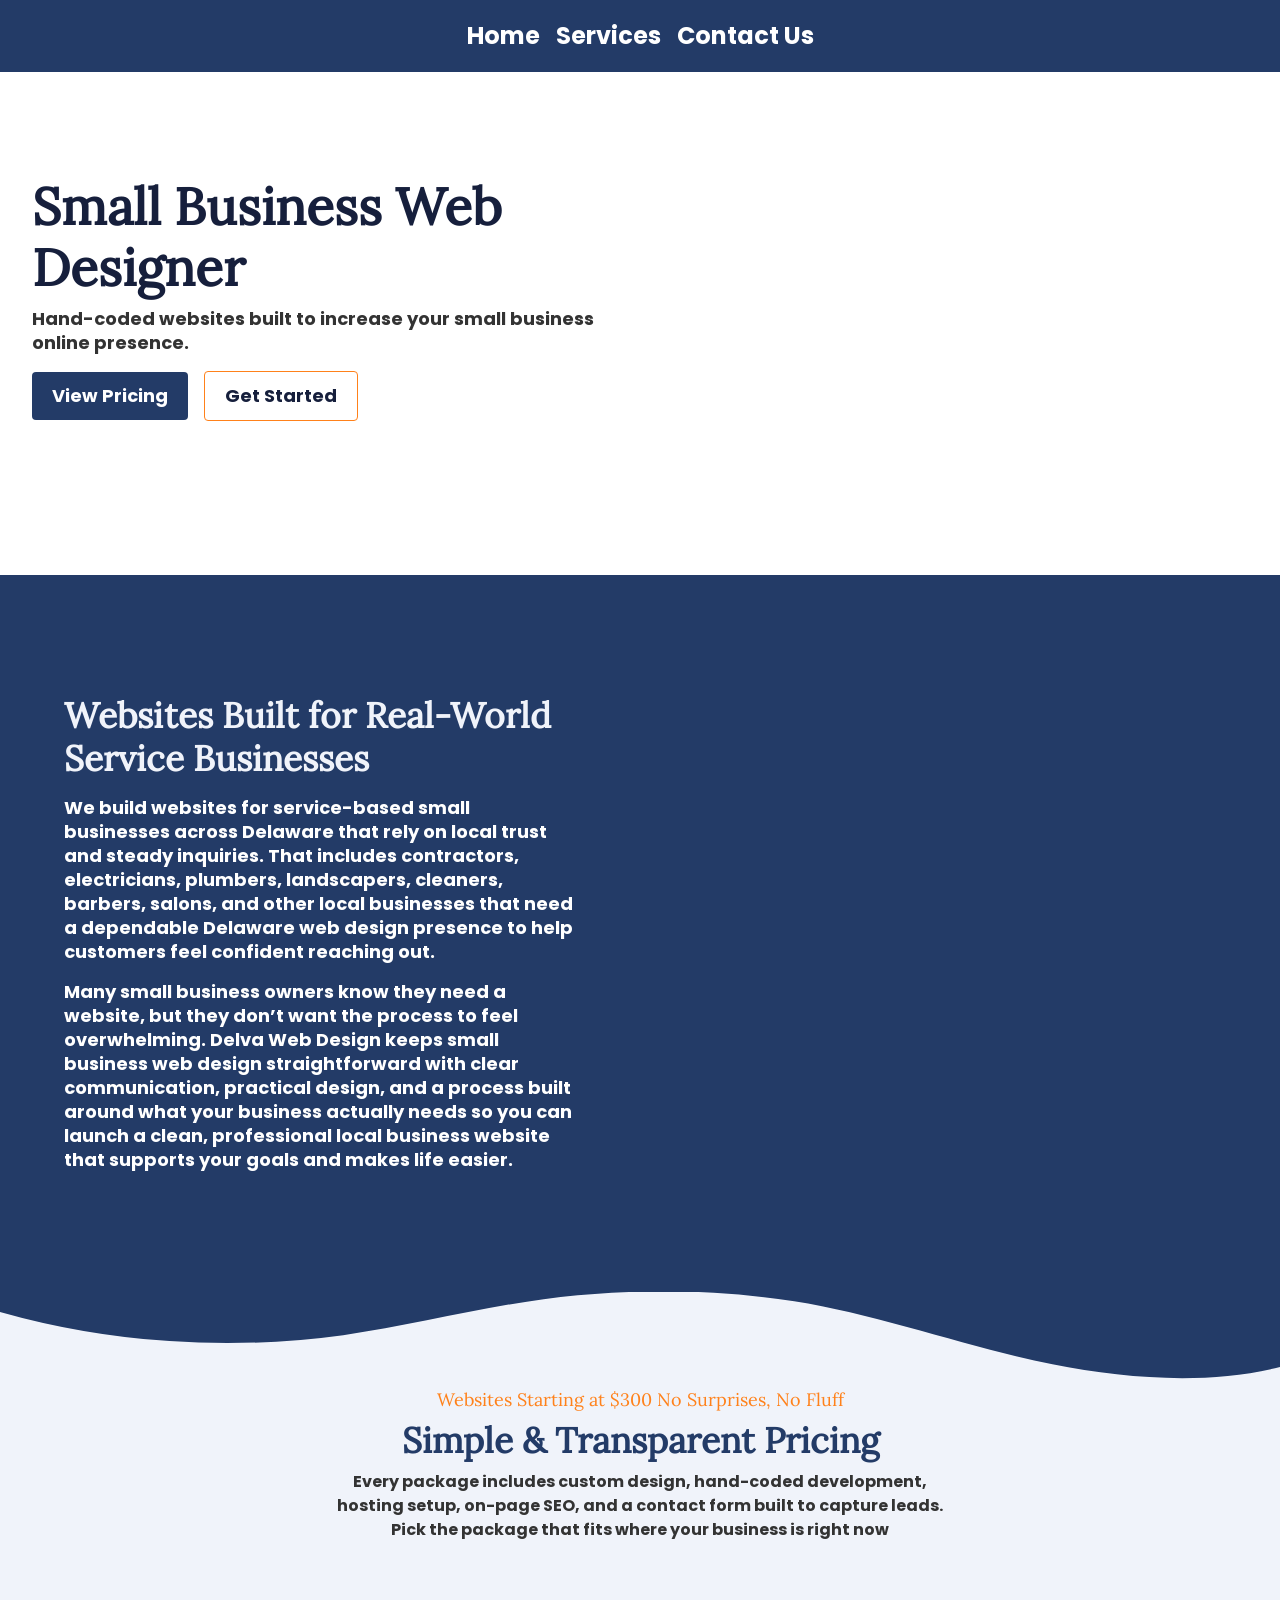
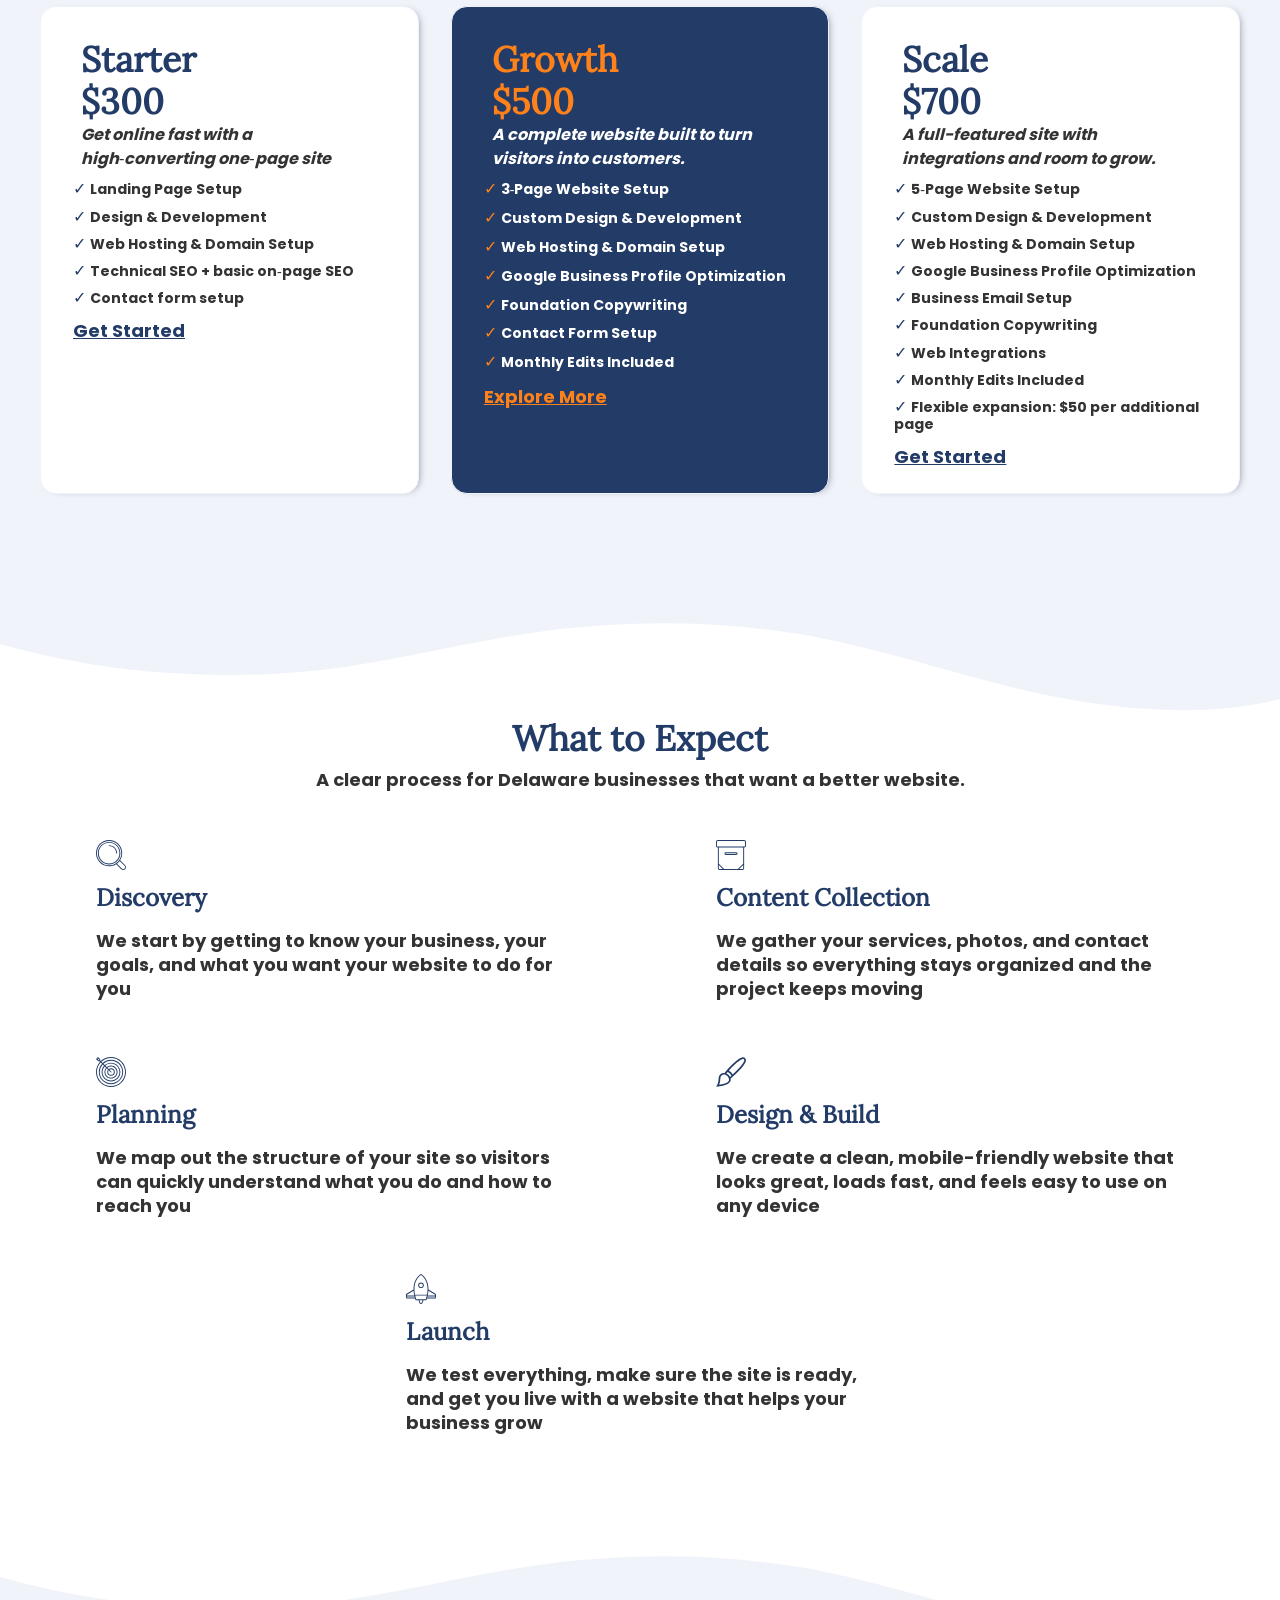
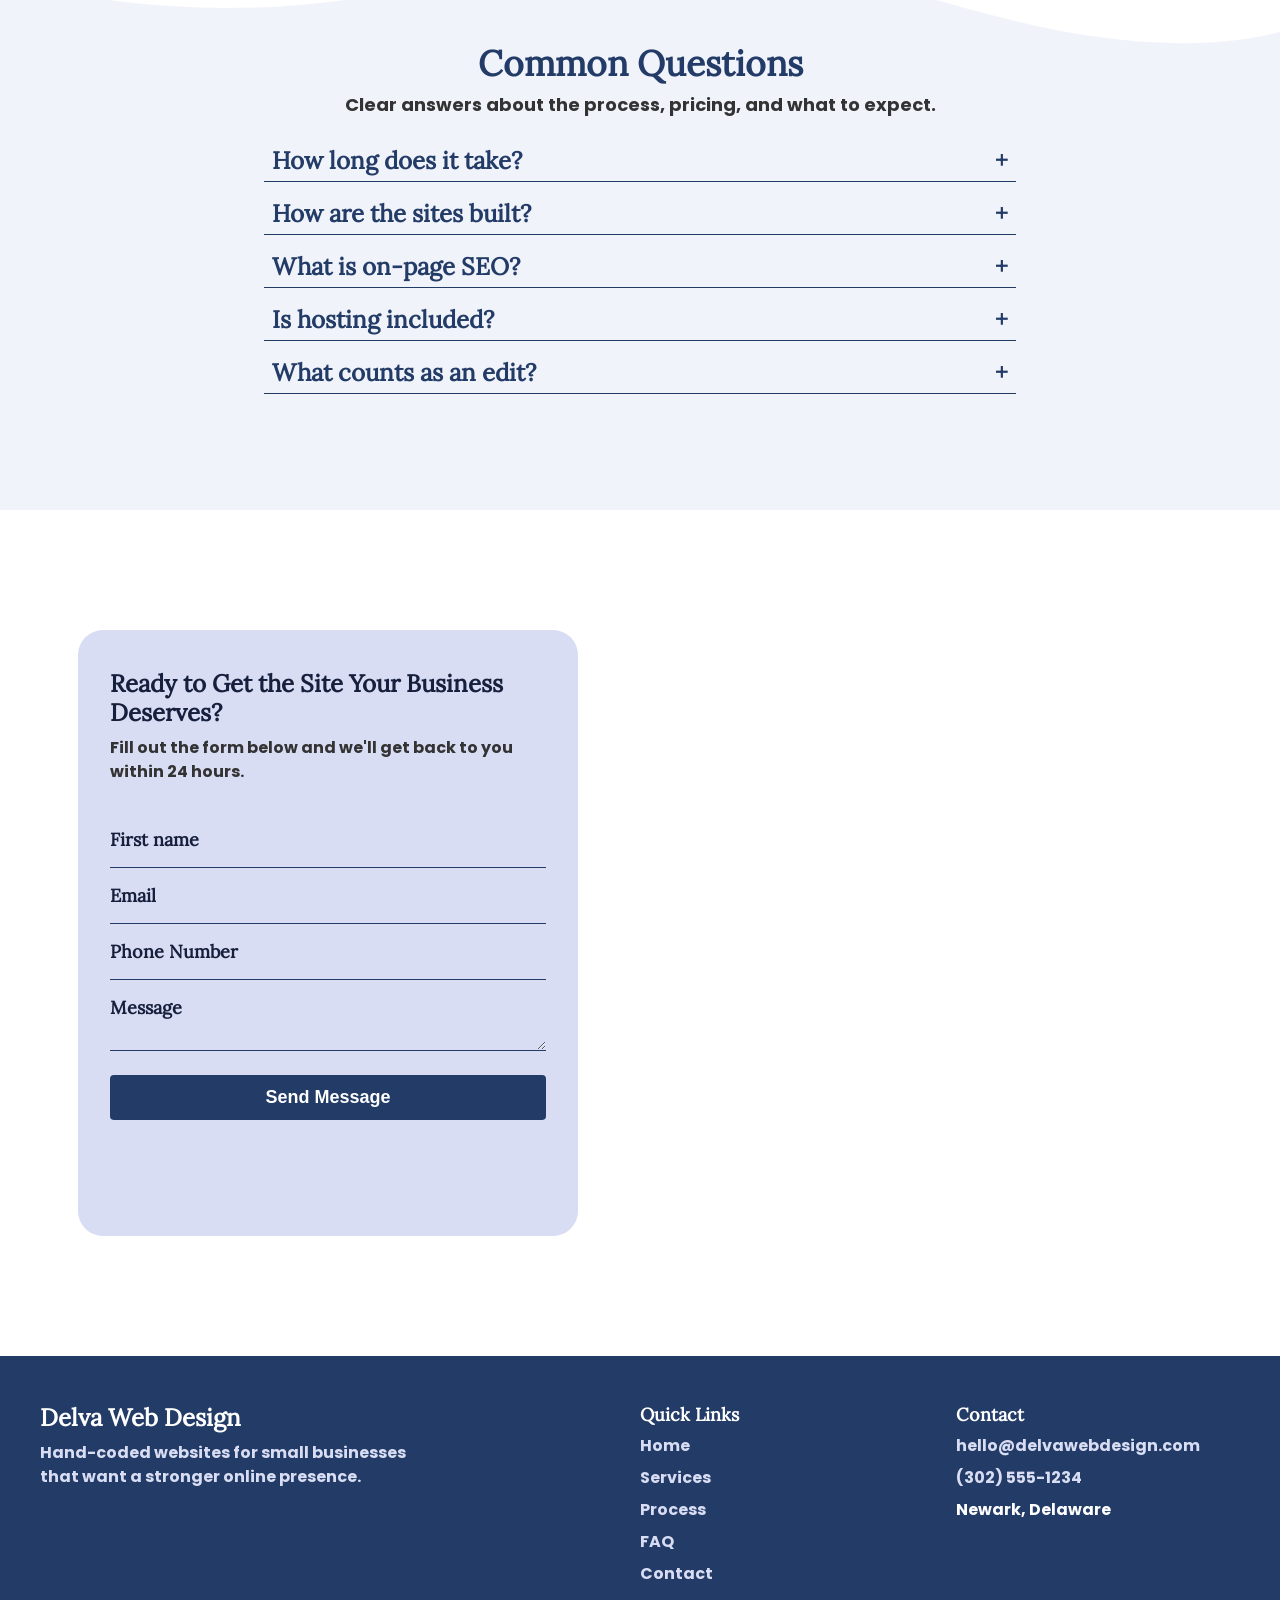
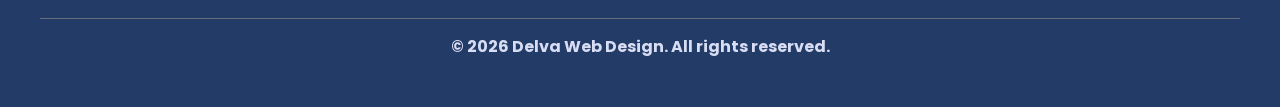
==== commit 9b35b021: "Update LI items" ====
--- a/index.html
+++ b/index.html
@@ -209,7 +209,6 @@
                   <li>Custom Design & Development</li>
                   <li>Web Hosting & Domain Setup</li>
                   <li>Google Business Profile Optimization</li>
-                  <li>Hand-coded HTML, CSS & JavaScript</li>
                   <li>Foundation Copywriting</li>
                   <li>Contact Form Setup</li>
                   <li>Monthly Edits Included</li>
--- a/main_file.css
+++ b/main_file.css
@@ -193,7 +193,6 @@
     display: flex;
     flex-direction: column;
     gap: 1rem;
-    background-color: var(--color-primary);
     padding: var(--space-6);
     opacity: 1;
     visibility: visible;
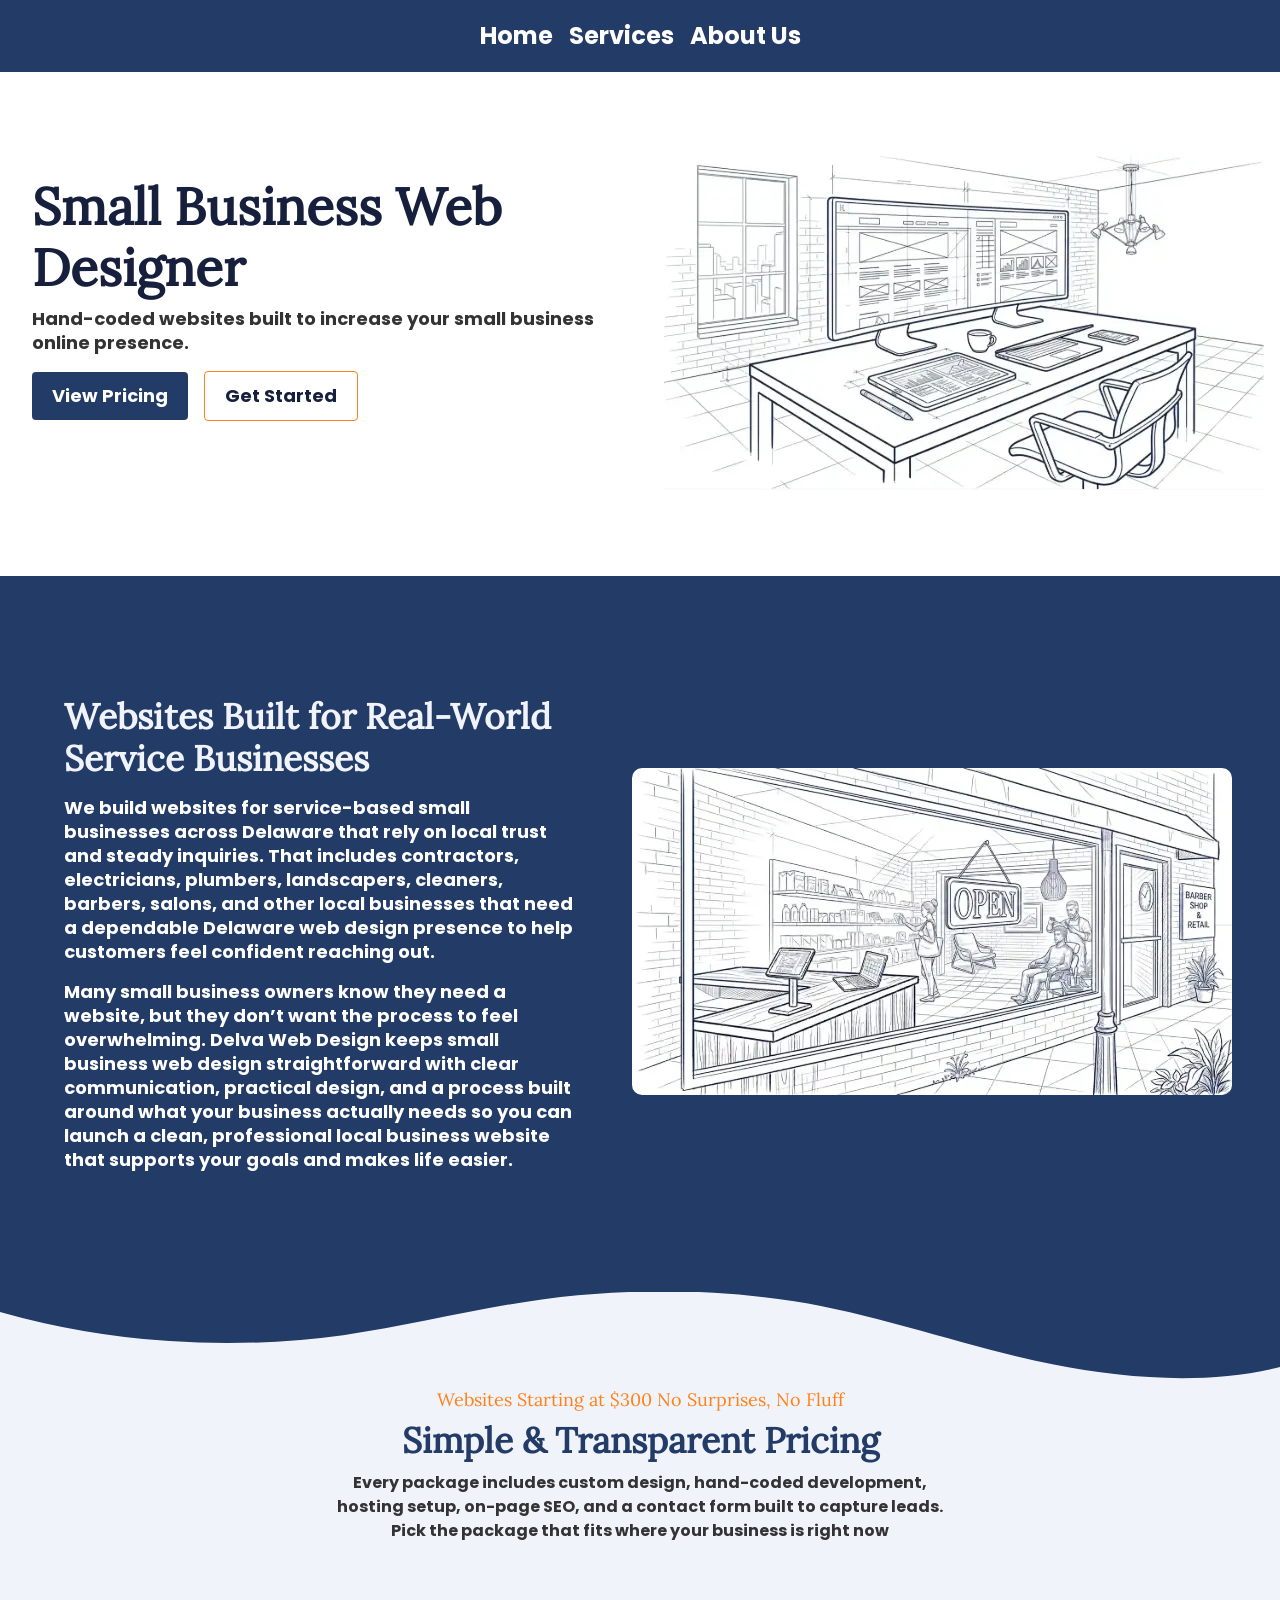
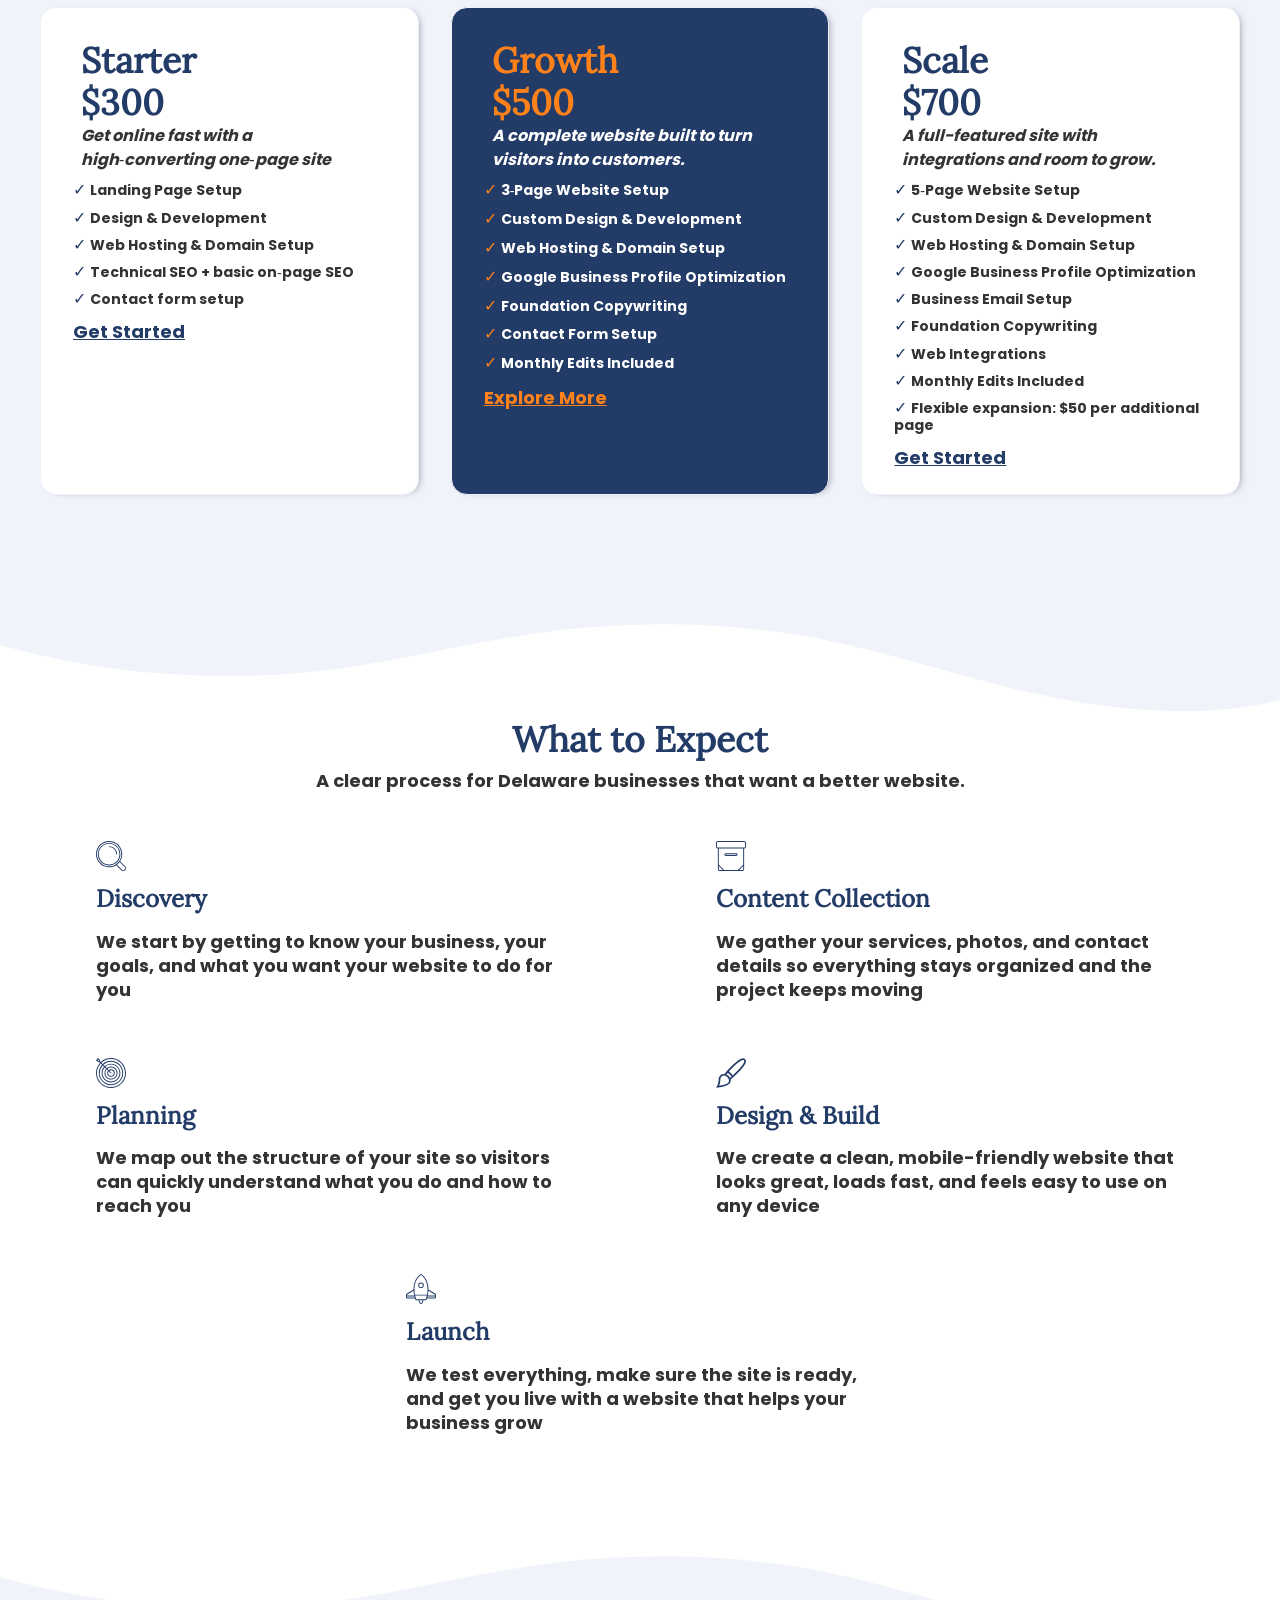
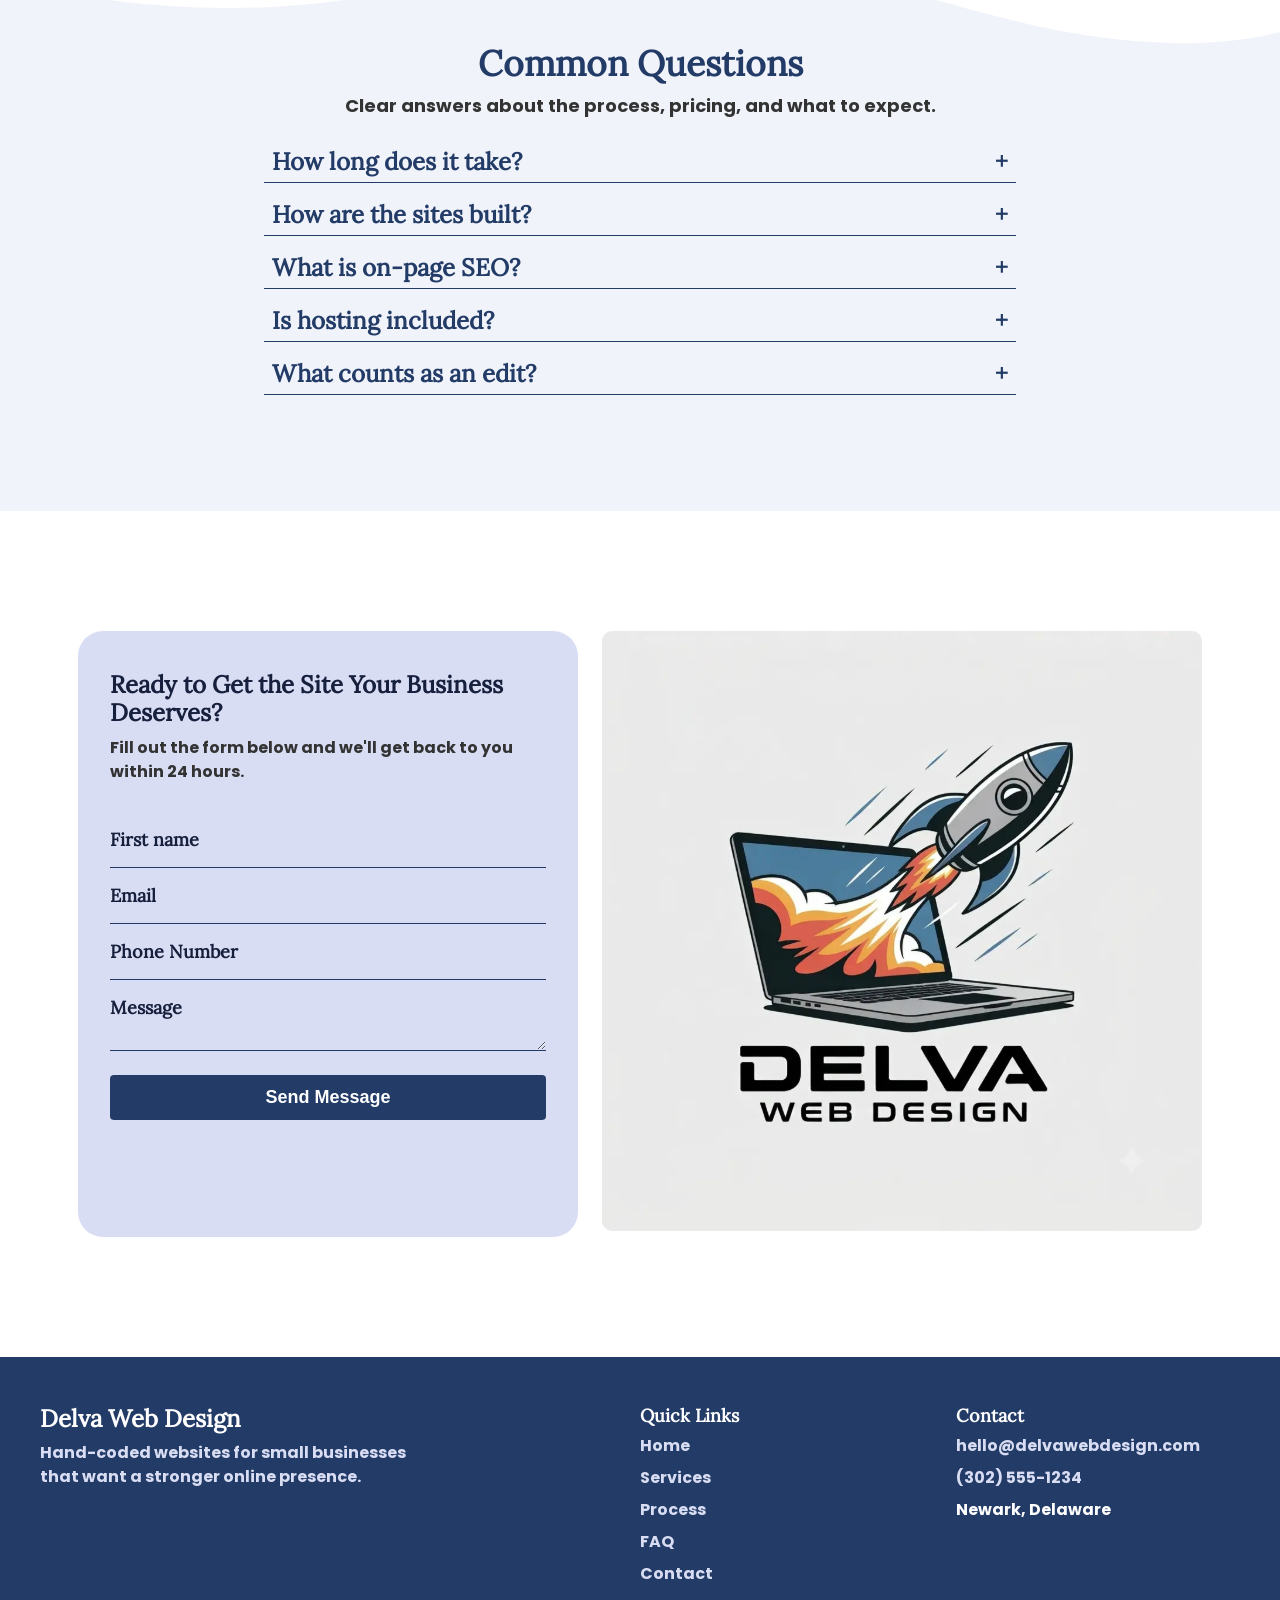
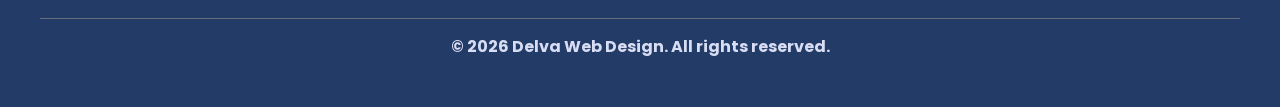
==== commit 058e86ad: "Updated Font delivery/ Nav links" ====
--- a/index.html
+++ b/index.html
@@ -11,14 +11,14 @@
     <link rel="stylesheet" href="main_file.css" />
     <link
       rel="preload"
-      href="/Fonts/lora-v37-latin/lora-v37-latin-regular.woff2 "
+      href="lora-v37-latin/lora-v37-latin-regular.woff2 "
       as="font"
       type="font/woff2"
       crossorigin
     />
     <link
       rel="preload"
-      href="/Fonts/poppins-v24-latin/poppins-v24-latin-700.woff2 "
+      href="poppins-v24-latin/poppins-v24-latin-700.woff2 "
       as="font"
       type="font/woff2"
       crossorigin
@@ -42,7 +42,7 @@
             <a href="#service">Services</a>
           </li>
           <li class="menu-links">
-            <a href="#contact">Contact Us</a>
+            <a href="about_us.html">About Us</a>
           </li>
         </ul>
       </nav>
